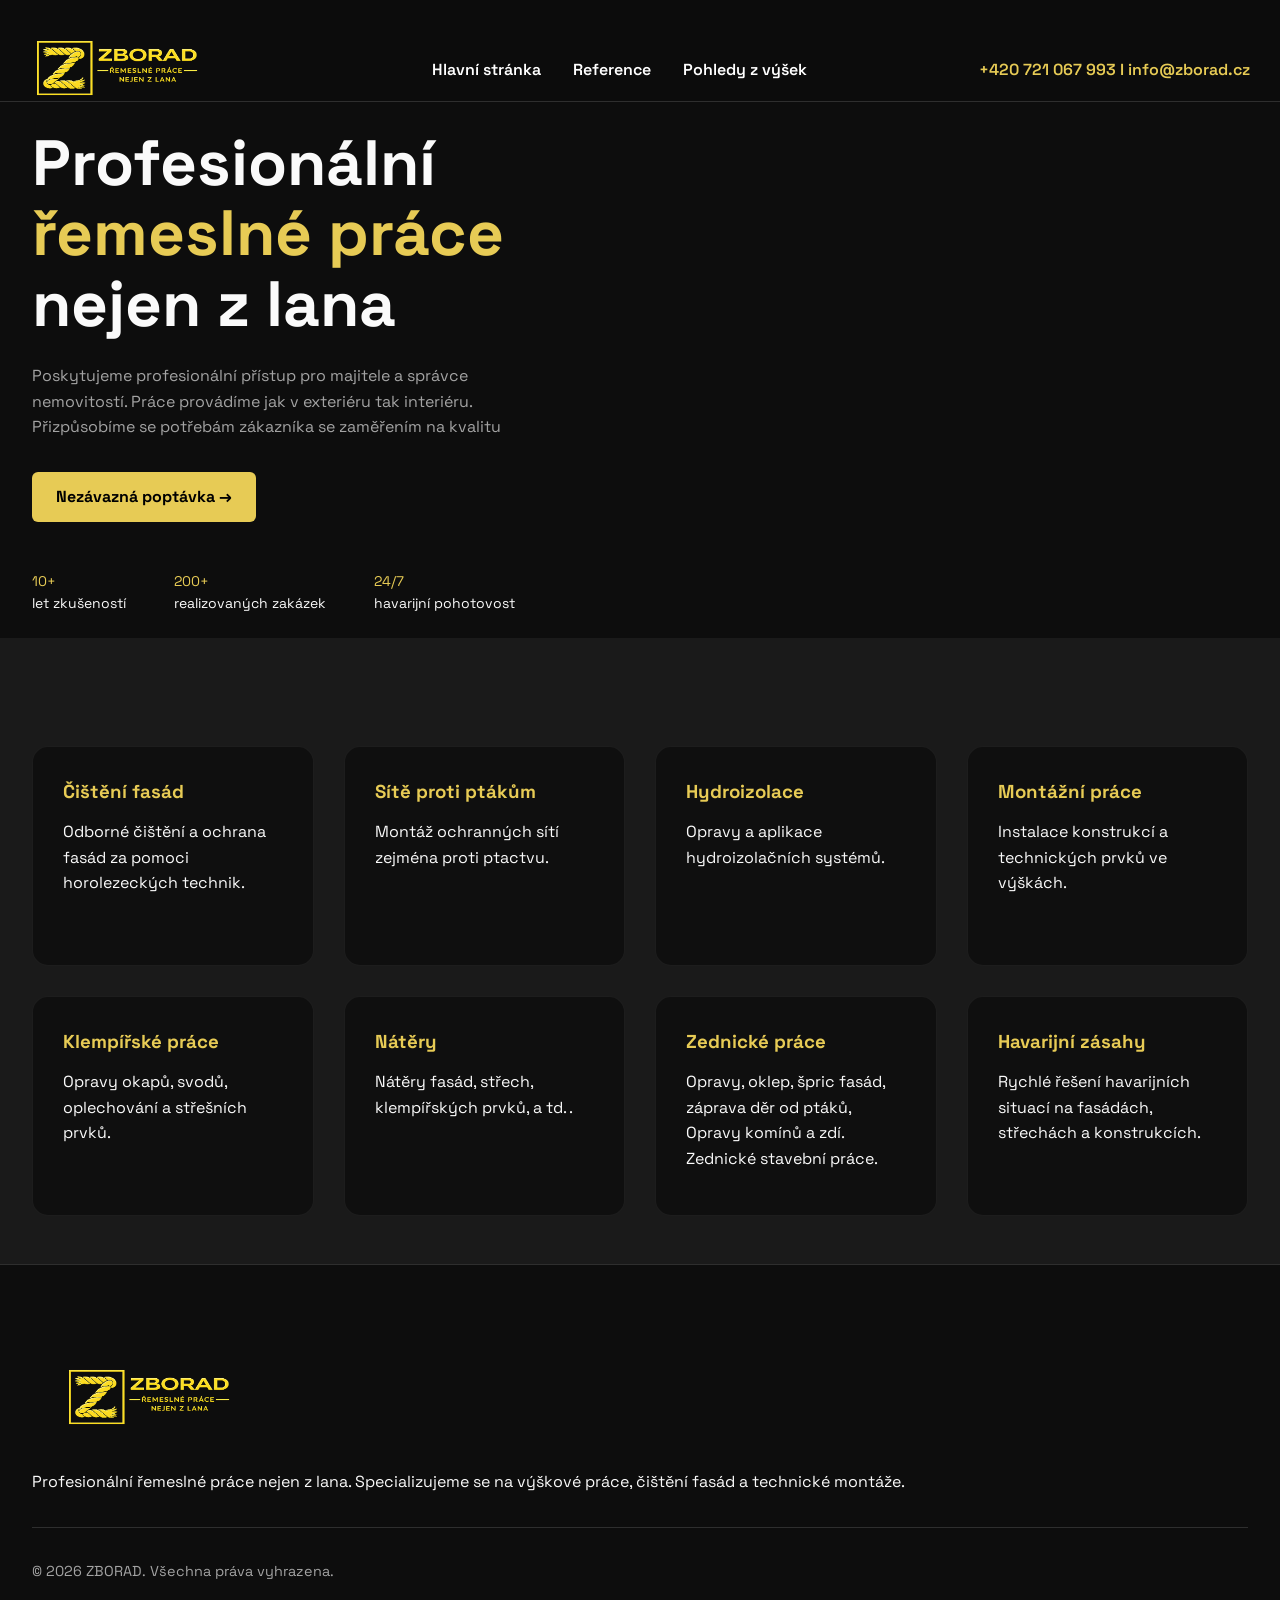
==== index.html @ 8065361e "Update index.html" ====
<!DOCTYPE html>
<html lang="cs">
<head>
  <meta charset="UTF-8">
  <meta name="viewport" content="width=device-width, initial-scale=1.0">
  <title>ZBORAD | Řemeslné práce nejen z lana</title>

  <link rel="preconnect" href="https://fonts.googleapis.com">
  <link rel="preconnect" href="https://fonts.gstatic.com" crossorigin>
  <link href="https://fonts.googleapis.com/css2?family=Space+Grotesk:wght@300;400;500;600;700&display=swap" rel="stylesheet">

  <link rel="stylesheet" href="templatemo-606-string-master.css">
</head>

<body>

<!-- NAVIGACE -->
<nav>
  <div class="nav-container">
    <a href="#" class="logo">
  <img src="ZBORAD_02.png" alt="ZBORAD logo">
</a>

    <ul class="nav-links">
      <li><a href="index.html">Hlavní stránka</a></li>
      <li><a href="reference.html">Reference</a></li>
      <li><a href="#kontakt">Pohledy z výšek</a></li>
    </ul>

    <div class="nav-contact">
      <a href="tel:+420721067993">+420 721 067 993  I</a>
      <a href="mailto:info@zborad.cz">info@zborad.cz</a>
    </div>
  </div>
</nav>

<!-- HERO SEKCE -->
<section class="hero" id="hero">
  <div class="hero-container">

    <div class="hero-content">

      <div class="hero-badge">
        
      </div>

      <h1>
        Profesionální <span class="highlight">řemeslné práce</span><br>
        nejen z lana
      </h1>

      <p class="hero-description">
       Poskytujeme profesionální přístup pro majitele a správce nemovitostí.
        Práce provádíme jak v exteriéru tak interiéru.
        Přizpůsobíme se potřebám zákazníka se zaměřením na kvalitu
      </p>

      <div class="hero-buttons">
        <a href="#" class="btn-primary">Nezávazná poptávka →</a>
      </div>

      <div class="hero-stats">
        <div class="stat">
          <div class="stat-value">10+</div>
          <div class="stat-label">let zkušeností</div>
        </div>

        <div class="stat">
          <div class="stat-value">200+</div>
          <div class="stat-label">realizovaných zakázek</div>
        </div>

        <div class="stat">
          <div class="stat-value">24/7</div>
          <div class="stat-label">havarijní pohotovost</div>
        </div>
      </div>

    </div>

  </div>
</section>

<!-- SLUŽBY -->
<section class="features" id="sluzby">
  <div class="section-container">

    <div class="features-grid">

<a href="reference.html#fasady" class="feature-card">

  <div class="card-text">
    <h3>Čištění fasád</h3>
    <p>Odborné čištění a ochrana fasád za pomoci horolezeckých technik.</p>
  </div>

 <div class="card-image two-images">
    <img src="images/foto_539.jpg" alt="Čištění fasád">
    <img src="images/foto_541.jpg" alt="Čištění fasád">
  </div>

</a>

<a href="reference.html#site" class="feature-card">

<div class="card-text">
<h3>Sítě proti ptákům</h3>
<p>Montáž ochranných sítí zejména proti ptactvu.</p>
</div>

<div class="card-image two-images">
<img src="images/foto_063.jpg" alt="Sítě proti ptákům">
<img src="images/foto_058.jpg" alt="Sítě proti ptákům">
</div>

</a>

<a href="reference.html#hydro" class="feature-card">

<div class="card-text">
<h3>Hydroizolace</h3>
<p>Opravy a aplikace hydroizolačních systémů.</p>
</div>

<div class="card-image two-images">
<img src="images/foto_584.jpg" alt="Hydroizolace">
<img src="images/foto_182.jpg" alt="Hydroizolace">
</div>

</a>

<a href="reference.html#montaz" class="feature-card">

<div class="card-text">
<h3>Montážní práce</h3>
<p>Instalace konstrukcí a technických prvků ve výškách.</p>
</div>

<div class="card-image two-images">
<img src="images/foto_446.jpg" alt="Montážní práce">
<img src="images/foto_034.jpg" alt="Montážní práce">
</div>

</a>

<a href="reference.html#klempir" class="feature-card">

<div class="card-text">
<h3>Klempířské práce</h3>
<p>Opravy okapů, svodů, oplechování a střešních prvků.</p>
</div>

<div class="card-image two-images">
<img src="images/foto_118.jpg" alt="Klempířské práce">
<img src="images/foto_122.jpg" alt="Klempířské práce">
</div>

</a>

<a href="reference.html#natery" class="feature-card natery-card">

<div class="card-text">
<h3>Nátěry </h3>
<p>Nátěry fasád, střech, klempířských prvků, a td. .</p>
</div>

<div class="card-image two-images">
<img src="images/foto_165.jpg" alt="Nátěry">
<img src="images/foto_167.jpg" alt="Nátěry">
</div>

</a>

<a href="reference.html#zednicke" class="feature-card">

<div class="card-text">
<h3>Zednické práce</h3>
<p>Opravy, oklep, špric fasád, záprava děr od ptáků, Opravy komínů a zdí. Zednické stavební práce.</p>
</div>

<div class="card-image two-images">
<img src="images/foto_385.jpg" alt="Zednické práce">
<img src="images/foto_389.jpg" alt="Zednické práce">
</div>

</a>
<a href="reference.html#havarijni" class="feature-card">

<div class="card-text">
<h3>Havarijní zásahy</h3>
<p>Rychlé řešení havarijních situací na fasádách, střechách a konstrukcích.</p>
</div>

<div class="card-image two-images">
<img src="images/foto_090.jpg" alt="Havarijní zásahy">
<img src="images/foto_615.jpg" alt="Havarijní zásahy">
</div>

</a>


</div>
    </div>
  </div>
</section>

<!-- FOOTER -->
<footer>
  <div class="footer-container">

    <div class="footer-brand">
      <div class="logo">
  <img src="ZBORAD_02.png" alt="ZBORAD logo">
</div>
      <p>
        Profesionální řemeslné práce nejen z lana.
        Specializujeme se na výškové práce, čištění fasád a technické montáže.
      </p>
    </div>

    <div class="footer-bottom">
      <span>© 2026 ZBORAD. Všechna práva vyhrazena.</span>
    </div>

  </div>
</footer>

</body>
</html>
---- templatemo-606-string-master.css ----
@charset "utf-8";

/* ===== RESET ===== */

* {
  margin: 0;
  padding: 0;
  box-sizing: border-box;
}

:root {
  --bg-dark: #0d0d0d;
  --bg-card: #1a1a1a;
  --accent: #E7CB55;;
  --accent-light: #DFAE4F;
  --text-primary: #fafafa;
  --text-secondary: #a3a3a3;
  --border: #2e2e2e;
}

body {
  font-family: 'Space Grotesk', sans-serif;
  background: var(--bg-dark);
  color: var(--text-primary);
  line-height: 1.6;
}

/* ===== NAVIGATION ===== */

nav {
  position: fixed;
  width: 100%;
  height: clamp(80px, 8vw, 150px);
  background: rgba(13,13,13,0.95);
  border-bottom: 1px solid var(--border);
  z-index: 1000;
  display: flex;
  align-items: center;

}
.nav-container {
  width: 100%;
  margin: auto;
 padding-bottom: 4px;
  display: grid;
  grid-template-columns: auto 1fr auto;
  align-items: center;
}
.logo {
  display: flex;
  align-items: center;
  text-decoration: none;
  margin-left: 15px;
}

.logo img {
  height: 140px;
  width: auto;
  display: block;
}

.nav-links {
  justify-self: center;
  display: flex;
  gap: 2rem;
  list-style: none;
  margin-left: 40px;
}
.nav-links a:hover {
  color: var(--accent-light);
}
.nav-links a {
  color: #ffffff;
  text-decoration: none;
  font-weight: 600;
  font-size: clamp(16px, 1vw, 32px);
}

.nav-contact {
  justify-self: end;
  margin-right: 30px;
  gap: 40px;
}

.nav-contact a {
  color: var(--accent);
  text-decoration: none;
  font-weight: 600;
  font-size: clamp(16px, 1vw, 32px);
}

/* ===== HERO ===== */

.hero {
  padding: 8rem 2rem 1.5rem;
}

.hero-container {
  max-width: 1400px;
  margin: auto;
  display: grid;
  grid-template-columns: 1fr 1fr;
  gap: 60px;
  align-items: center;
}

.hero h1 {
  font-size: clamp(2.5rem, 5vw, 4rem);
  line-height: 1.1;
  margin-bottom: 1.5rem;
}

.hero .highlight {
  color: var(--accent);
}

.hero-description {
  color: var(--text-secondary);
  margin-bottom: 2rem;
  max-width: 500px;
  font-size: 16px;
}

.hero-buttons {
  display: flex;
  gap: 1rem;
  margin-bottom: 3rem;
}

.btn-primary {
  background: var(--accent);
  color: #000;
  padding: 12px 24px;
  font-weight: 700;
  border-radius: 6px;
  text-decoration: none;
}

.btn-secondary {
  border: 1px solid var(--border);
  padding: 12px 24px;
  border-radius: 6px;
  text-decoration: none;
  color: var(--text-primary);
}

.hero-stats {
  display: flex;
  gap: 3rem;
}
.hero-stats div {
  font-size: 14px;
}

.stat-value {
  font-size: 28px;
  color: var(--accent);
}

/* ===== SLUŽBY ===== */

.features {
  padding: 3rem 2rem;
  background: var(--bg-card);
}

.section-container {
  max-width: 1400px;
  margin: auto;
}

.section-header {
  text-align: center;
  margin-bottom: 4rem;
}

.section-header h2 {
  font-size: 2.5rem;
  margin-bottom: 1rem;
}

.section-header p {
  color: var(--text-secondary);
  white-space: pre-line;
  font-size: 16px;
}

.features-grid {
  display: grid;
  grid-template-columns: repeat(4, 1fr);
  gap: 30px;
  margin-top: 60px;
  align-items: stretch;
}

.feature-card {
  background: var(--bg-dark);
  border: 1px solid var(--border);
  padding: 2rem;
  border-radius: 16px;
  transition: 0.3s;
  text-decoration:none;
color:inherit;
display:block;
  position: relative;
overflow: hidden;
  height:220px;
}

.feature-card:hover {
  border-color: var(--accent);
  transform: translateY(-4px);
}

.feature-card h3 {
  margin-bottom: 0.75rem;
  color: var(--accent);
}
.card-text{
position:relative;
z-index:2;
transition:0.3s;
}

.card-image{
position:absolute;
top:0;
left:0;
width:100%;
height:100%;
opacity:0;
transition:0.4s;
}

.card-image img{
width:100%;
height:100%;
object-fit:cover;
}

/* dvě fotky vedle sebe */

.two-images{
display:grid;
grid-template-columns:1fr 1fr;
}

.feature-card:hover .card-text{
opacity:0;
}

.feature-card:hover .card-image{
opacity:1;
}

/* ===== FOOTER ===== */

footer {
  padding: 4rem 2rem 2rem;
  border-top: 1px solid var(--border);
}

.footer-container {
  max-width: 1400px;
  margin: auto;
}

.footer-bottom {
  border-top: 1px solid var(--border);
  margin-top: 2rem;
  padding-top: 2rem;
  font-size: 0.9rem;
  color: var(--text-secondary);
}

/* ===== RESPONSIVE ===== */

@media (max-width: 992px) {
  .hero-container {
    grid-template-columns: 1fr;
    text-align: center;
  }   
}
  
/* ===== SLUŽBY 3 SLOUPCE ===== */

.feature-card {
  background: #0f0f0f;
  border: 1px solid rgba(255,255,255,0.06);
  border-radius: 16px;
  padding: 30px;
  transition: 0.3s ease;
}

.feature-card:hover {
  border-color: #d4a24c;
  transform: translateY(-5px);
}

.natery-images{
grid-template-columns:2fr 1fr;
}

.natery-card .two-images{
grid-template-columns:2fr 1fr;
}

/* Tablet */
@media (max-width: 992px) {
  .features-grid {
    grid-template-columns: repeat(2, 1fr);
  }
}

/* Mobil */
@media (max-width: 600px) {
  .features-grid {
    grid-template-columns: 1fr;
  }
}
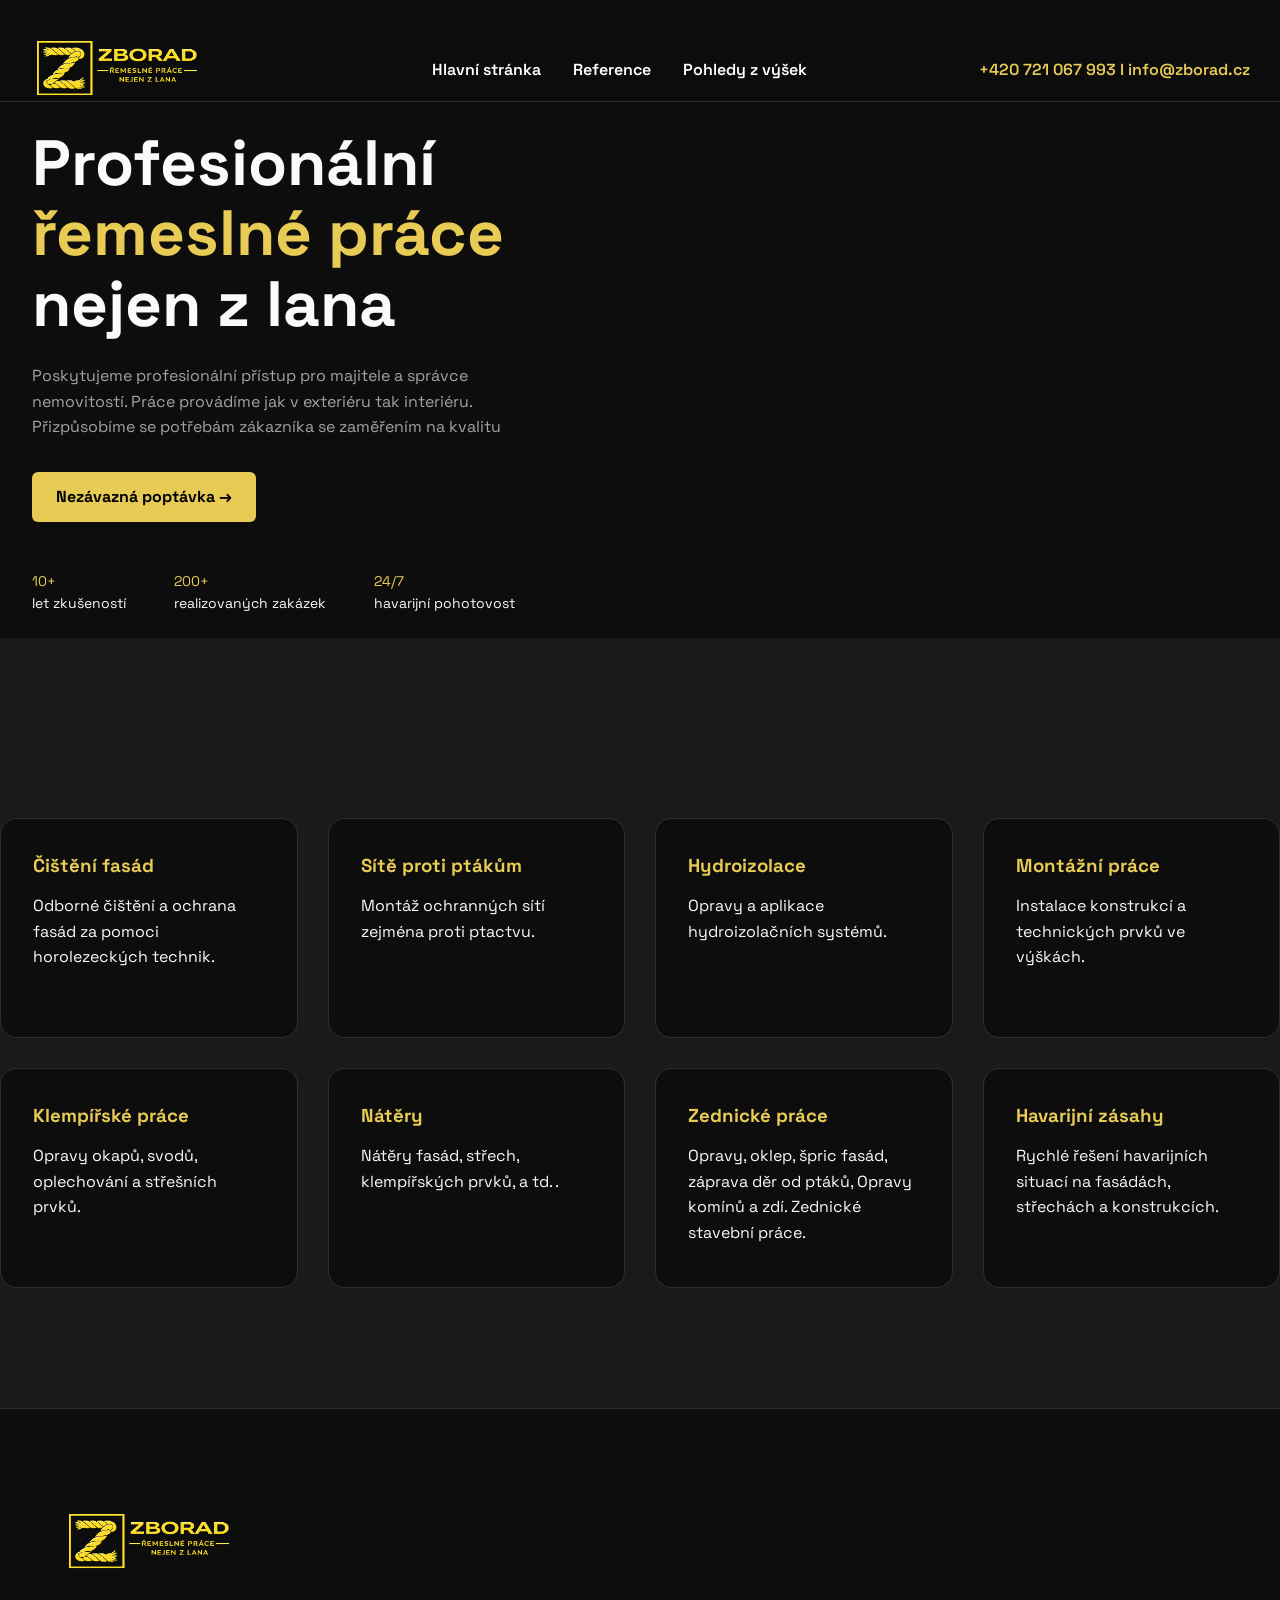
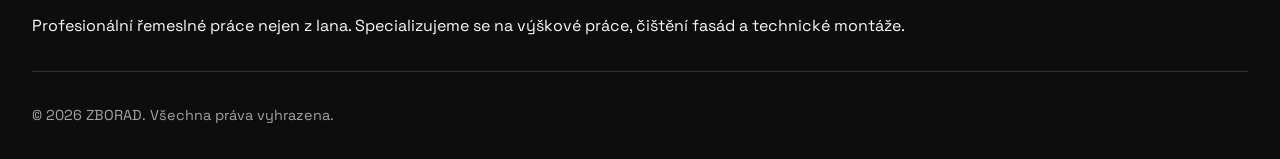
==== commit b6db44b3: "update web structure" ====
--- a/index.html
+++ b/index.html
@@ -1,255 +1,255 @@
-<!DOCTYPE html>
-<html lang="cs">
-<head>
-  <meta charset="UTF-8">
-  <meta name="viewport" content="width=device-width, initial-scale=1.0">
-  <title>ZBORAD | Řemeslné práce nejen z lana</title>
-
-  <link rel="preconnect" href="https://fonts.googleapis.com">
-  <link rel="preconnect" href="https://fonts.gstatic.com" crossorigin>
-  <link href="https://fonts.googleapis.com/css2?family=Space+Grotesk:wght@300;400;500;600;700&display=swap" rel="stylesheet">
-
-  <link rel="stylesheet" href="templatemo-606-string-master.css">
-</head>
-
-<body>
-
-<!-- NAVIGACE -->
-<nav>
-  <div class="nav-container">
-    <a href="#" class="logo">
-  <img src="ZBORAD_02.png" alt="ZBORAD logo">
-</a>
-
-    <ul class="nav-links">
-      <li><a href="index.html">Hlavní stránka</a></li>
-      <li><a href="reference.html">Reference</a></li>
-      <li><a href="#kontakt">Pohledy z výšek</a></li>
-    </ul>
-
-    <div class="nav-contact">
-      <a href="tel:+420721067993">+420 721 067 993  I</a>
-      <a href="mailto:info@zborad.cz">info@zborad.cz</a>
-    </div>
-  </div>
-</nav>
-
-<!-- HERO SEKCE -->
-<section class="hero" id="hero">
-  <div class="hero-container">
-
-    <div class="hero-content">
-
-      <div class="hero-badge">
-        
-      </div>
-
-      <h1>
-        Profesionální <span class="highlight">řemeslné práce</span><br>
-        nejen z lana
-      </h1>
-
-      <p class="hero-description">
-       Poskytujeme profesionální přístup pro majitele a správce nemovitostí.
-        Práce provádíme jak v exteriéru tak interiéru.
-        Přizpůsobíme se potřebám zákazníka se zaměřením na kvalitu
-      </p>
-
-      <div class="hero-buttons">
-        <a href="#" class="btn-primary">Nezávazná poptávka →</a>
-      </div>
-
-      <div class="hero-stats">
-        <div class="stat">
-          <div class="stat-value">10+</div>
-          <div class="stat-label">let zkušeností</div>
-        </div>
-
-        <div class="stat">
-          <div class="stat-value">200+</div>
-          <div class="stat-label">realizovaných zakázek</div>
-        </div>
-
-        <div class="stat">
-          <div class="stat-value">24/7</div>
-          <div class="stat-label">havarijní pohotovost</div>
-        </div>
-      </div>
-
-    </div>
-
-  </div>
-</section>
-
-<!-- SLUŽBY -->
-<section class="features" id="sluzby">
-  <div class="section-container">
-
-    <div class="features-grid">
-
-<a href="reference.html#fasady" class="feature-card">
-
-  <div class="card-text">
-    <h3>Čištění fasád</h3>
-    <p>Odborné čištění a ochrana fasád za pomoci horolezeckých technik.</p>
-  </div>
-
- <div class="card-image two-images">
-    <img src="images/foto_539.jpg" alt="Čištění fasád">
-    <img src="images/foto_541.jpg" alt="Čištění fasád">
-  </div>
-
-</a>
-
-<a href="reference.html#site" class="feature-card">
-
-<div class="card-text">
-<h3>Sítě proti ptákům</h3>
-<p>Montáž ochranných sítí zejména proti ptactvu.</p>
-</div>
-
-<div class="card-image two-images">
-<img src="images/foto_063.jpg" alt="Sítě proti ptákům">
-<img src="images/foto_058.jpg" alt="Sítě proti ptákům">
-</div>
-
-</a>
-
-<a href="reference.html#hydro" class="feature-card">
-
-<div class="card-text">
-<h3>Hydroizolace</h3>
-<p>Opravy a aplikace hydroizolačních systémů.</p>
-</div>
-
-<div class="card-image two-images">
-<img src="images/foto_584.jpg" alt="Hydroizolace">
-<img src="images/foto_182.jpg" alt="Hydroizolace">
-</div>
-
-</a>
-
-<a href="reference.html#montaz" class="feature-card">
-
-<div class="card-text">
-<h3>Montážní práce</h3>
-<p>Instalace konstrukcí a technických prvků ve výškách.</p>
-</div>
-
-<div class="card-image two-images">
-<img src="images/foto_446.jpg" alt="Montážní práce">
-<img src="images/foto_034.jpg" alt="Montážní práce">
-</div>
-
-</a>
-
-<a href="reference.html#klempir" class="feature-card">
-
-<div class="card-text">
-<h3>Klempířské práce</h3>
-<p>Opravy okapů, svodů, oplechování a střešních prvků.</p>
-</div>
-
-<div class="card-image two-images">
-<img src="images/foto_118.jpg" alt="Klempířské práce">
-<img src="images/foto_122.jpg" alt="Klempířské práce">
-</div>
-
-</a>
-
-<a href="reference.html#natery" class="feature-card natery-card">
-
-<div class="card-text">
-<h3>Nátěry </h3>
-<p>Nátěry fasád, střech, klempířských prvků, a td. .</p>
-</div>
-
-<div class="card-image two-images">
-<img src="images/foto_165.jpg" alt="Nátěry">
-<img src="images/foto_167.jpg" alt="Nátěry">
-</div>
-
-</a>
-
-<a href="reference.html#zednicke" class="feature-card">
-
-<div class="card-text">
-<h3>Zednické práce</h3>
-<p>Opravy, oklep, špric fasád, záprava děr od ptáků, Opravy komínů a zdí. Zednické stavební práce.</p>
-</div>
-
-<div class="card-image two-images">
-<img src="images/foto_385.jpg" alt="Zednické práce">
-<img src="images/foto_389.jpg" alt="Zednické práce">
-</div>
-
-</a>
-<a href="reference.html#havarijni" class="feature-card">
-
-<div class="card-text">
-<h3>Havarijní zásahy</h3>
-<p>Rychlé řešení havarijních situací na fasádách, střechách a konstrukcích.</p>
-</div>
-
-<div class="card-image two-images">
-<img src="images/foto_090.jpg" alt="Havarijní zásahy">
-<img src="images/foto_615.jpg" alt="Havarijní zásahy">
-</div>
-
-</a>
-
-
-</div>
-    </div>
-  </div>
-</section>
-
-<!-- FOOTER -->
-<footer>
-  <div class="footer-container">
-
-    <div class="footer-brand">
-      <div class="logo">
-  <img src="ZBORAD_02.png" alt="ZBORAD logo">
-</div>
-      <p>
-        Profesionální řemeslné práce nejen z lana.
-        Specializujeme se na výškové práce, čištění fasád a technické montáže.
-      </p>
-    </div>
-
-    <div class="footer-bottom">
-      <span>© 2026 ZBORAD. Všechna práva vyhrazena.</span>
-    </div>
-
-  </div>
-</footer>
-
-</body>
-</html>
-
-
-
-
-
-
-
-
-
-
-
-
-
-
-
-
-
-
-
-
-
-
-
-
-
-
+<!DOCTYPE html>
+<html lang="cs">
+<head>
+  <meta charset="UTF-8">
+  <meta name="viewport" content="width=device-width, initial-scale=1.0">
+  <title>ZBORAD | Řemeslné práce nejen z lana</title>
+
+  <link rel="preconnect" href="https://fonts.googleapis.com">
+  <link rel="preconnect" href="https://fonts.gstatic.com" crossorigin>
+  <link href="https://fonts.googleapis.com/css2?family=Space+Grotesk:wght@300;400;500;600;700&display=swap" rel="stylesheet">
+
+  <link rel="stylesheet" href="templatemo-606-string-master.css">
+</head>
+
+<body>
+
+<!-- NAVIGACE -->
+<nav>
+  <div class="nav-container">
+    <a href="#" class="logo">
+  <img src="ZBORAD_02.png" alt="ZBORAD logo">
+</a>
+
+    <ul class="nav-links">
+      <li><a href="index.html">Hlavní stránka</a></li>
+      <li><a href="reference.html">Reference</a></li>
+      <li><a href="#kontakt">Pohledy z výšek</a></li>
+    </ul>
+
+    <div class="nav-contact">
+      <a href="tel:+420721067993">+420 721 067 993  I</a>
+      <a href="mailto:info@zborad.cz">info@zborad.cz</a>
+    </div>
+  </div>
+</nav>
+
+<!-- HERO SEKCE -->
+<section class="hero" id="hero">
+  <div class="hero-container">
+
+    <div class="hero-content">
+
+      <div class="hero-badge">
+        
+      </div>
+
+      <h1>
+        Profesionální <span class="highlight">řemeslné práce</span><br>
+        nejen z lana
+      </h1>
+
+      <p class="hero-description">
+       Poskytujeme profesionální přístup pro majitele a správce nemovitostí.
+        Práce provádíme jak v exteriéru tak interiéru.
+        Přizpůsobíme se potřebám zákazníka se zaměřením na kvalitu
+      </p>
+
+      <div class="hero-buttons">
+        <a href="#" class="btn-primary">Nezávazná poptávka →</a>
+      </div>
+
+      <div class="hero-stats">
+        <div class="stat">
+          <div class="stat-value">10+</div>
+          <div class="stat-label">let zkušeností</div>
+        </div>
+
+        <div class="stat">
+          <div class="stat-value">200+</div>
+          <div class="stat-label">realizovaných zakázek</div>
+        </div>
+
+        <div class="stat">
+          <div class="stat-value">24/7</div>
+          <div class="stat-label">havarijní pohotovost</div>
+        </div>
+      </div>
+
+    </div>
+
+  </div>
+</section>
+
+<!-- SLUŽBY -->
+<section class="features" id="sluzby">
+  <div class="section-container">
+
+    <div class="features-grid">
+
+<a href="reference.html#fasady" class="feature-card">
+
+  <div class="card-text">
+    <h3>Čištění fasád</h3>
+    <p>Odborné čištění a ochrana fasád za pomoci horolezeckých technik.</p>
+  </div>
+
+ <div class="card-image two-images">
+    <img src="images/foto_539.jpg" alt="Čištění fasád">
+    <img src="images/foto_541.jpg" alt="Čištění fasád">
+  </div>
+
+</a>
+
+<a href="reference.html#site" class="feature-card">
+
+<div class="card-text">
+<h3>Sítě proti ptákům</h3>
+<p>Montáž ochranných sítí zejména proti ptactvu.</p>
+</div>
+
+<div class="card-image two-images">
+<img src="images/foto_063.jpg" alt="Sítě proti ptákům">
+<img src="images/foto_058.jpg" alt="Sítě proti ptákům">
+</div>
+
+</a>
+
+<a href="reference.html#hydro" class="feature-card">
+
+<div class="card-text">
+<h3>Hydroizolace</h3>
+<p>Opravy a aplikace hydroizolačních systémů.</p>
+</div>
+
+<div class="card-image two-images">
+<img src="images/foto_584.jpg" alt="Hydroizolace">
+<img src="images/foto_182.jpg" alt="Hydroizolace">
+</div>
+
+</a>
+
+<a href="reference.html#montaz" class="feature-card">
+
+<div class="card-text">
+<h3>Montážní práce</h3>
+<p>Instalace konstrukcí a technických prvků ve výškách.</p>
+</div>
+
+<div class="card-image two-images">
+<img src="images/foto_446.jpg" alt="Montážní práce">
+<img src="images/foto_034.jpg" alt="Montážní práce">
+</div>
+
+</a>
+
+<a href="reference.html#klempir" class="feature-card">
+
+<div class="card-text">
+<h3>Klempířské práce</h3>
+<p>Opravy okapů, svodů, oplechování a střešních prvků.</p>
+</div>
+
+<div class="card-image two-images">
+<img src="images/foto_118.jpg" alt="Klempířské práce">
+<img src="images/foto_122.jpg" alt="Klempířské práce">
+</div>
+
+</a>
+
+<a href="reference.html#natery" class="feature-card natery-card">
+
+<div class="card-text">
+<h3>Nátěry </h3>
+<p>Nátěry fasád, střech, klempířských prvků, a td. .</p>
+</div>
+
+<div class="card-image two-images">
+<img src="images/foto_165.jpg" alt="Nátěry">
+<img src="images/foto_167.jpg" alt="Nátěry">
+</div>
+
+</a>
+
+<a href="reference.html#zednicke" class="feature-card">
+
+<div class="card-text">
+<h3>Zednické práce</h3>
+<p>Opravy, oklep, špric fasád, záprava děr od ptáků, Opravy komínů a zdí. Zednické stavební práce.</p>
+</div>
+
+<div class="card-image two-images">
+<img src="images/foto_385.jpg" alt="Zednické práce">
+<img src="images/foto_389.jpg" alt="Zednické práce">
+</div>
+
+</a>
+<a href="reference.html#havarijni" class="feature-card">
+
+<div class="card-text">
+<h3>Havarijní zásahy</h3>
+<p>Rychlé řešení havarijních situací na fasádách, střechách a konstrukcích.</p>
+</div>
+
+<div class="card-image two-images">
+<img src="images/foto_090.jpg" alt="Havarijní zásahy">
+<img src="images/foto_615.jpg" alt="Havarijní zásahy">
+</div>
+
+</a>
+
+
+</div>
+    </div>
+  </div>
+</section>
+
+<!-- FOOTER -->
+<footer>
+  <div class="footer-container">
+
+    <div class="footer-brand">
+      <div class="logo">
+  <img src="ZBORAD_02.png" alt="ZBORAD logo">
+</div>
+      <p>
+        Profesionální řemeslné práce nejen z lana.
+        Specializujeme se na výškové práce, čištění fasád a technické montáže.
+      </p>
+    </div>
+
+    <div class="footer-bottom">
+      <span>© 2026 ZBORAD. Všechna práva vyhrazena.</span>
+    </div>
+
+  </div>
+</footer>
+
+</body>
+</html>
+
+
+
+
+
+
+
+
+
+
+
+
+
+
+
+
+
+
+
+
+
+
+
+
+
+
--- a/templatemo-606-string-master.css
+++ b/templatemo-606-string-master.css
@@ -1,394 +1,465 @@
-@charset "utf-8";
-
-/* ===== RESET ===== */
-
-* {
-  margin: 0;
-  padding: 0;
-  box-sizing: border-box;
-}
-
-:root {
-  --bg-dark: #0d0d0d;
-  --bg-card: #1a1a1a;
-  --accent: #E7CB55;;
-  --accent-light: #DFAE4F;
-  --text-primary: #fafafa;
-  --text-secondary: #a3a3a3;
-  --border: #2e2e2e;
-}
-
-body {
-  font-family: 'Space Grotesk', sans-serif;
-  background: var(--bg-dark);
-  color: var(--text-primary);
-  line-height: 1.6;
-}
-
-/* ===== NAVIGATION ===== */
-
-nav {
-  position: fixed;
-  width: 100%;
-  height: clamp(80px, 8vw, 150px);
-  background: rgba(13,13,13,0.95);
-  border-bottom: 1px solid var(--border);
-  z-index: 1000;
-  display: flex;
-  align-items: center;
-
-}
-.nav-container {
-  width: 100%;
-  margin: auto;
- padding-bottom: 4px;
-  display: grid;
-  grid-template-columns: auto 1fr auto;
-  align-items: center;
-}
-.logo {
-  display: flex;
-  align-items: center;
-  text-decoration: none;
-  margin-left: 15px;
-}
-
-.logo img {
-  height: 140px;
-  width: auto;
-  display: block;
-}
-
-.nav-links {
-  justify-self: center;
-  display: flex;
-  gap: 2rem;
-  list-style: none;
-  margin-left: 40px;
-}
-.nav-links a:hover {
-  color: var(--accent-light);
-}
-.nav-links a {
-  color: #ffffff;
-  text-decoration: none;
-  font-weight: 600;
-  font-size: clamp(16px, 1vw, 32px);
-}
-
-.nav-contact {
-  justify-self: end;
-  margin-right: 30px;
-  gap: 40px;
-}
-
-.nav-contact a {
-  color: var(--accent);
-  text-decoration: none;
-  font-weight: 600;
-  font-size: clamp(16px, 1vw, 32px);
-}
-
-/* ===== HERO ===== */
-
-.hero {
-  padding: 8rem 2rem 1.5rem;
-}
-
-.hero-container {
-  max-width: 1400px;
-  margin: auto;
-  display: grid;
-  grid-template-columns: 1fr 1fr;
-  gap: 60px;
-  align-items: center;
-}
-
-.hero h1 {
-  font-size: clamp(2.5rem, 5vw, 4rem);
-  line-height: 1.1;
-  margin-bottom: 1.5rem;
-}
-
-.hero .highlight {
-  color: var(--accent);
-}
-
-.hero-description {
-  color: var(--text-secondary);
-  margin-bottom: 2rem;
-  max-width: 500px;
-  font-size: 16px;
-}
-
-.hero-buttons {
-  display: flex;
-  gap: 1rem;
-  margin-bottom: 3rem;
-}
-
-.btn-primary {
-  background: var(--accent);
-  color: #000;
-  padding: 12px 24px;
-  font-weight: 700;
-  border-radius: 6px;
-  text-decoration: none;
-}
-
-.btn-secondary {
-  border: 1px solid var(--border);
-  padding: 12px 24px;
-  border-radius: 6px;
-  text-decoration: none;
-  color: var(--text-primary);
-}
-
-.hero-stats {
-  display: flex;
-  gap: 3rem;
-}
-.hero-stats div {
-  font-size: 14px;
-}
-
-.stat-value {
-  font-size: 28px;
-  color: var(--accent);
-}
-
-/* ===== SLUŽBY ===== */
-
-.features {
-  padding: 3rem 2rem;
-  background: var(--bg-card);
-}
-
-.section-container {
-  max-width: 1400px;
-  margin: auto;
-}
-
-.section-header {
-  text-align: center;
-  margin-bottom: 4rem;
-}
-
-.section-header h2 {
-  font-size: 2.5rem;
-  margin-bottom: 1rem;
-}
-
-.section-header p {
-  color: var(--text-secondary);
-  white-space: pre-line;
-  font-size: 16px;
-}
-
-.features-grid {
-  display: grid;
-  grid-template-columns: repeat(4, 1fr);
-  gap: 30px;
-  margin-top: 60px;
-  align-items: stretch;
-}
-
-.feature-card {
-  background: var(--bg-dark);
-  border: 1px solid var(--border);
-  padding: 2rem;
-  border-radius: 16px;
-  transition: 0.3s;
-  text-decoration:none;
-color:inherit;
-display:block;
-  position: relative;
-overflow: hidden;
-  height:220px;
-}
-
-.feature-card:hover {
-  border-color: var(--accent);
-  transform: translateY(-4px);
-}
-
-.feature-card h3 {
-  margin-bottom: 0.75rem;
-  color: var(--accent);
-}
-.card-text{
-position:relative;
-z-index:2;
-transition:0.3s;
-}
-
-.card-image{
-position:absolute;
-top:0;
-left:0;
-width:100%;
-height:100%;
-opacity:0;
-transition:0.4s;
-}
-
-.card-image img{
-width:100%;
-height:100%;
-object-fit:cover;
-}
-
-/* dvě fotky vedle sebe */
-
-.two-images{
-display:grid;
-grid-template-columns:1fr 1fr;
-}
-
-.feature-card:hover .card-text{
-opacity:0;
-}
-
-.feature-card:hover .card-image{
-opacity:1;
-}
-
-/* ===== FOOTER ===== */
-
-footer {
-  padding: 4rem 2rem 2rem;
-  border-top: 1px solid var(--border);
-}
-
-.footer-container {
-  max-width: 1400px;
-  margin: auto;
-}
-
-.footer-bottom {
-  border-top: 1px solid var(--border);
-  margin-top: 2rem;
-  padding-top: 2rem;
-  font-size: 0.9rem;
-  color: var(--text-secondary);
-}
-
-/* ===== RESPONSIVE ===== */
-
-@media (max-width: 992px) {
-  .hero-container {
-    grid-template-columns: 1fr;
-    text-align: center;
-  }   
-}
-  
-/* ===== SLUŽBY 3 SLOUPCE ===== */
-
-.feature-card {
-  background: #0f0f0f;
-  border: 1px solid rgba(255,255,255,0.06);
-  border-radius: 16px;
-  padding: 30px;
-  transition: 0.3s ease;
-}
-
-.feature-card:hover {
-  border-color: #d4a24c;
-  transform: translateY(-5px);
-}
-
-.natery-images{
-grid-template-columns:2fr 1fr;
-}
-
-.natery-card .two-images{
-grid-template-columns:2fr 1fr;
-}
-
-/* Tablet */
-@media (max-width: 992px) {
-  .features-grid {
-    grid-template-columns: repeat(2, 1fr);
-  }
-}
-
-/* Mobil */
-@media (max-width: 600px) {
-  .features-grid {
-    grid-template-columns: 1fr;
-  }
-}
-
-
-
-
-
-
-
-
-
-
-
-
-
-
-
-
-
-
-
-
-
-
-
-
-
-
-
-
-
-
-
-
-
-
-
-
-
-
-
-
-
-
-
-
-
-
-
-
-
-
-
-
-
-
-
-
-
-
-
-
-
-
-
-
-
-
-
-
-
-
-
-
-
-
+@charset "utf-8";
+
+/* ===== RESET ===== */
+
+* {
+  margin: 0;
+  padding: 0;
+  box-sizing: border-box;
+}
+
+:root {
+  --bg-dark: #0d0d0d;
+  --bg-card: #1a1a1a;
+  --accent: #E7CB55;;
+  --accent-light: #DFAE4F;
+  --text-primary: #fafafa;
+  --text-secondary: #a3a3a3;
+  --border: #2e2e2e;
+}
+
+body {
+  font-family: 'Space Grotesk', sans-serif;
+  background: var(--bg-dark);
+  color: var(--text-primary);
+  line-height: 1.6;
+}
+
+/* ===== NAVIGATION ===== */
+
+nav {
+  position: fixed;
+  width: 100%;
+  height: clamp(80px, 8vw, 150px);
+  background: rgba(13,13,13,0.95);
+  border-bottom: 1px solid var(--border);
+  z-index: 1000;
+  display: flex;
+  align-items: center;
+
+}
+.nav-container {
+  width: 100%;
+  margin: auto;
+ padding-bottom: 4px;
+  display: grid;
+  grid-template-columns: auto 1fr auto;
+  align-items: center;
+}
+.logo {
+  display: flex;
+  align-items: center;
+  text-decoration: none;
+  margin-left: 15px;
+}
+
+.logo img {
+  height: 140px;
+  width: auto;
+  display: block;
+}
+
+.nav-links {
+  justify-self: center;
+  display: flex;
+  gap: 2rem;
+  list-style: none;
+  margin-left: 40px;
+}
+.nav-links a:hover {
+  color: var(--accent-light);
+}
+.nav-links a {
+  color: #ffffff;
+  text-decoration: none;
+  font-weight: 600;
+  font-size: clamp(16px, 1vw, 32px);
+}
+
+.nav-contact {
+  justify-self: end;
+  margin-right: 30px;
+  gap: 40px;
+}
+
+.nav-contact a {
+  color: var(--accent);
+  text-decoration: none;
+  font-weight: 600;
+  font-size: clamp(16px, 1vw, 32px);
+}
+
+/* ===== HERO ===== */
+
+.hero {
+  padding: 8rem 2rem 1.5rem;
+}
+
+.hero-container {
+  max-width: 1400px;
+  margin: auto;
+  display: grid;
+  grid-template-columns: 1fr 1fr;
+  gap: 60px;
+  align-items: center;
+}
+
+.hero h1 {
+  font-size: clamp(2.5rem, 5vw, 4rem);
+  line-height: 1.1;
+  margin-bottom: 1.5rem;
+}
+
+.hero .highlight {
+  color: var(--accent);
+}
+
+.hero-description {
+  color: var(--text-secondary);
+  margin-bottom: 2rem;
+  max-width: 500px;
+  font-size: 16px;
+}
+
+.hero-buttons {
+  display: flex;
+  gap: 1rem;
+  margin-bottom: 3rem;
+}
+
+.btn-primary {
+  background: var(--accent);
+  color: #000;
+  padding: 12px 24px;
+  font-weight: 700;
+  border-radius: 6px;
+  text-decoration: none;
+}
+
+.btn-secondary {
+  border: 1px solid var(--border);
+  padding: 12px 24px;
+  border-radius: 6px;
+  text-decoration: none;
+  color: var(--text-primary);
+}
+
+.hero-stats {
+  display: flex;
+  gap: 3rem;
+}
+.hero-stats div {
+  font-size: 14px;
+}
+
+.stat-value {
+  font-size: 28px;
+  color: var(--accent);
+}
+
+/* ===== SLUŽBY ===== */
+
+.features {
+  padding: 120px 0;
+    background: var(--bg-card);
+}
+
+.section-container {
+  max-width: 1400px;
+  margin: auto;
+}
+
+.section-header {
+  text-align: center;
+  margin-bottom: 4rem;
+}
+
+.section-header h2 {
+  font-size: 2.5rem;
+  margin-bottom: 1rem;
+}
+
+.section-header p {
+  color: var(--text-secondary);
+  white-space: pre-line;
+  font-size: 16px;
+}
+
+.features-grid {
+  display: grid;
+  grid-template-columns: repeat(4, 1fr);
+  gap: 30px;
+  margin-top: 60px;
+  align-items: stretch;
+  grid-auto-rows: 1fr;
+}
+
+.feature-card {
+  background: var(--bg-dark);
+  border: 1px solid var(--border);
+  padding: 2rem;
+  border-radius: 16px;
+  transition: 0.3s;
+  text-decoration:none;
+color:inherit;
+display:block;
+  position: relative;
+overflow: hidden;
+  height:220px;
+}
+
+.feature-card:hover {
+  border-color: var(--accent);
+  transform: translateY(-4px);
+}
+
+.feature-card h3 {
+  margin-bottom: 0.75rem;
+  color: var(--accent);
+}
+.card-text{
+position:relative;
+z-index:2;
+transition:0.3s;
+}
+
+.card-image{
+position:absolute;
+top:0;
+left:0;
+width:100%;
+height:100%;
+opacity:0;
+transition:0.4s;
+}
+
+.card-image img{
+width:100%;
+height:100%;
+object-fit:cover;
+display:block;
+}
+
+/* dvě fotky vedle sebe */
+
+.two-images{
+display:grid;
+grid-template-columns:1fr 1fr;
+height:100%;
+}
+.feature-card:hover .card-text{
+opacity:0;
+}
+
+.feature-card:hover .card-image{
+opacity:1;
+}
+
+/* ===== FOOTER ===== */
+
+footer {
+  padding: 4rem 2rem 2rem;
+  border-top: 1px solid var(--border);
+}
+
+.footer-container {
+  max-width: 1400px;
+  margin: auto;
+}
+
+.footer-bottom {
+  border-top: 1px solid var(--border);
+  margin-top: 2rem;
+  padding-top: 2rem;
+  font-size: 0.9rem;
+  color: var(--text-secondary);
+}
+
+/* ===== RESPONSIVE ===== */
+
+@media (max-width: 992px) {
+  .hero-container {
+    grid-template-columns: 1fr;
+    text-align: center;
+  }   
+}
+  
+/* ===== SLUŽBY 3 SLOUPCE ===== */
+
+.feature-card:hover {
+  border-color: #d4a24c;
+  transform: translateY(-5px);
+}
+
+a[href="reference.html#natery"] .card-image img{
+width:100%;
+height:100%;
+object-fit:cover;
+}
+
+.reference-detail{
+padding:140px 2rem 4rem;
+background:#0d0d0d;
+}
+
+.gallery{
+display:flex;
+gap:20px;
+flex-wrap:wrap;
+margin-top:40px;
+}
+
+.gallery img{
+width:220px;
+border-radius:8px;
+cursor:pointer;
+transition:0.3s;
+}
+
+.gallery img:hover{
+transform:scale(1.6);
+z-index:10;
+position:relative;
+}
+
+.reference-list{
+margin-top:120px;
+}
+
+.reference-link{
+color:#E7CB55;
+text-decoration:none;
+font-weight:600;
+font-size:18px;
+}
+
+.reference-link:hover{
+color:#DFAE4F;
+}
+
+.reference-gallery {
+    display: grid;
+    grid-template-columns: repeat(3, 1fr);
+    gap: 30px;
+    margin-top: 40px;
+}
+
+.reference-gallery img {
+    width: 100%;
+    height: 320px;
+    object-fit: cover;
+    border-radius: 14px;
+    transition: transform 0.3s ease;
+}
+
+.reference-gallery img:hover {
+    transform: scale(1.05);
+}
+
+.reference-page {
+    padding-top: 140px;
+}
+/* Tablet */
+@media (max-width: 992px) {
+  .features-grid {
+    grid-template-columns: repeat(2, 1fr);
+  }
+}
+
+/* Mobil */
+@media (max-width: 600px) {
+  .features-grid {
+    grid-template-columns: 1fr;
+  }
+}
+
+
+
+
+
+
+
+
+
+
+
+
+
+
+
+
+
+
+
+
+
+
+
+
+
+
+
+
+
+
+
+
+
+
+
+
+
+
+
+
+
+
+
+
+
+
+
+
+
+
+
+
+
+
+
+
+
+
+
+
+
+
+
+
+
+
+
+
+
+
+
+
+
+
+
+
+
+
+
+
+
+
+
+
+
+
+
+
+
+
+
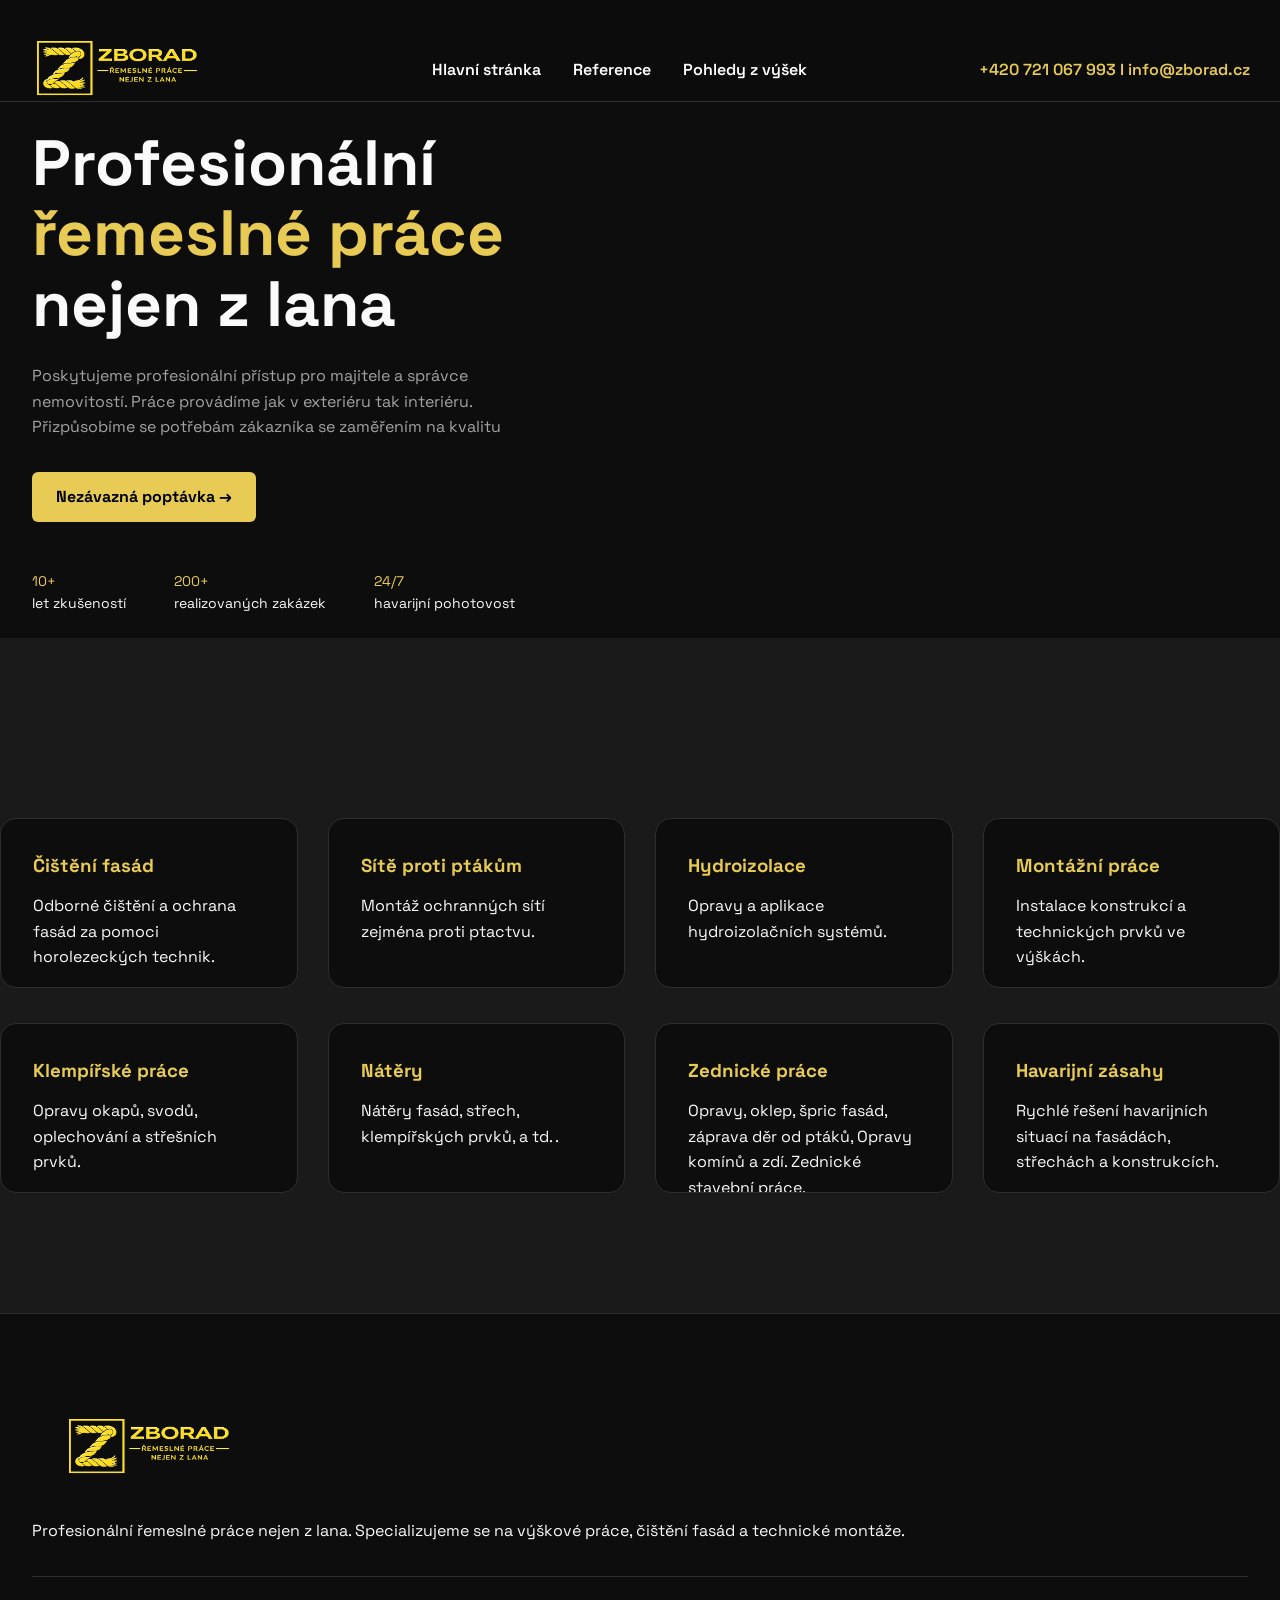
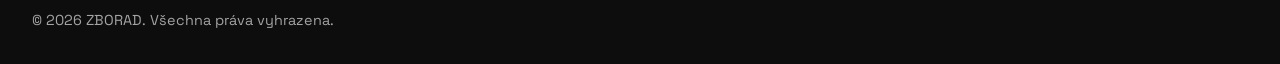
==== commit 5e7406e6: "Update feature cards layout: adjust height, gap, and vertical centering" ====
--- a/index.html
+++ b/index.html
@@ -229,27 +229,3 @@
 </html>
 
 
-
-
-
-
-
-
-
-
-
-
-
-
-
-
-
-
-
-
-
-
-
-
-
-
--- a/templatemo-606-string-master.css
+++ b/templatemo-606-string-master.css
@@ -162,6 +162,9 @@
 .features {
   padding: 120px 0;
     background: var(--bg-card);
+  display: flex;
+  flex-direction: column;
+  justify-content: center;
 }
 
 .section-container {
@@ -188,9 +191,9 @@
 .features-grid {
   display: grid;
   grid-template-columns: repeat(4, 1fr);
-  gap: 30px;
+  gap: 35px 30px;
   margin-top: 60px;
-  align-items: stretch;
+  align-items: center;
   grid-auto-rows: 1fr;
 }
 
@@ -205,7 +208,7 @@
 display:block;
   position: relative;
 overflow: hidden;
-  height:220px;
+  height:170px;
 }
 
 .feature-card:hover {
@@ -339,8 +342,8 @@
 
 .reference-gallery {
     display: grid;
-    grid-template-columns: repeat(3, 1fr);
-    gap: 30px;
+    grid-template-columns: repeat(4, 1fr);
+    gap: 35px 30px;
     margin-top: 40px;
 }
 
@@ -373,93 +376,381 @@
   }
 }
 
-
-
-
-
-
-
-
-
-
-
-
-
-
-
-
-
-
-
-
-
-
-
-
-
-
-
-
-
-
-
-
-
-
-
-
-
-
-
-
-
-
-
-
-
-
-
-
-
-
-
-
-
-
-
-
-
-
-
-
-
-
-
-
-
-
-
-
-
-
-
-
-
-
-
-
-
-
-
-
-
-
-
-
-
-
-
-
-
-
-
+@charset "utf-8";
+
+/* ===== RESET ===== */
+
+* {
+  margin: 0;
+  padding: 0;
+  box-sizing: border-box;
+}
+
+:root {
+  --bg-dark: #0d0d0d;
+  --bg-card: #1a1a1a;
+  --accent: #E7CB55;;
+  --accent-light: #DFAE4F;
+  --text-primary: #fafafa;
+  --text-secondary: #a3a3a3;
+  --border: #2e2e2e;
+}
+
+body {
+  font-family: 'Space Grotesk', sans-serif;
+  background: var(--bg-dark);
+  color: var(--text-primary);
+  line-height: 1.6;
+}
+
+/* ===== NAVIGATION ===== */
+
+nav {
+  position: fixed;
+  width: 100%;
+  height: clamp(80px, 8vw, 150px);
+  background: rgba(13,13,13,0.95);
+  border-bottom: 1px solid var(--border);
+  z-index: 1000;
+  display: flex;
+  align-items: center;
+
+}
+.nav-container {
+  width: 100%;
+  margin: auto;
+ padding-bottom: 4px;
+  display: grid;
+  grid-template-columns: auto 1fr auto;
+  align-items: center;
+}
+.logo {
+  display: flex;
+  align-items: center;
+  text-decoration: none;
+  margin-left: 15px;
+}
+
+.logo img {
+  height: 140px;
+  width: auto;
+  display: block;
+}
+
+.nav-links {
+  justify-self: center;
+  display: flex;
+  gap: 2rem;
+  list-style: none;
+  margin-left: 40px;
+}
+.nav-links a:hover {
+  color: var(--accent-light);
+}
+.nav-links a {
+  color: #ffffff;
+  text-decoration: none;
+  font-weight: 600;
+  font-size: clamp(16px, 1vw, 32px);
+}
+
+.nav-contact {
+  justify-self: end;
+  margin-right: 30px;
+  gap: 40px;
+}
+
+.nav-contact a {
+  color: var(--accent);
+  text-decoration: none;
+  font-weight: 600;
+  font-size: clamp(16px, 1vw, 32px);
+}
+
+/* ===== HERO ===== */
+
+.hero {
+  padding: 8rem 2rem 1.5rem;
+}
+
+.hero-container {
+  max-width: 1400px;
+  margin: auto;
+  display: grid;
+  grid-template-columns: 1fr 1fr;
+  gap: 60px;
+  align-items: center;
+}
+
+.hero h1 {
+  font-size: clamp(2.5rem, 5vw, 4rem);
+  line-height: 1.1;
+  margin-bottom: 1.5rem;
+}
+
+.hero .highlight {
+  color: var(--accent);
+}
+
+.hero-description {
+  color: var(--text-secondary);
+  margin-bottom: 2rem;
+  max-width: 500px;
+  font-size: 16px;
+}
+
+.hero-buttons {
+  display: flex;
+  gap: 1rem;
+  margin-bottom: 3rem;
+}
+
+.btn-primary {
+  background: var(--accent);
+  color: #000;
+  padding: 12px 24px;
+  font-weight: 700;
+  border-radius: 6px;
+  text-decoration: none;
+}
+
+.btn-secondary {
+  border: 1px solid var(--border);
+  padding: 12px 24px;
+  border-radius: 6px;
+  text-decoration: none;
+  color: var(--text-primary);
+}
+
+.hero-stats {
+  display: flex;
+  gap: 3rem;
+}
+.hero-stats div {
+  font-size: 14px;
+}
+
+.stat-value {
+  font-size: 28px;
+  color: var(--accent);
+}
+
+/* ===== SLUŽBY ===== */
+
+.features {
+  padding: 120px 0;
+    background: var(--bg-card);
+  display: flex;
+  flex-direction: column;
+  justify-content: center;
+}
+
+.section-container {
+  max-width: 1400px;
+  margin: auto;
+}
+
+.section-header {
+  text-align: center;
+  margin-bottom: 4rem;
+}
+
+.section-header h2 {
+  font-size: 2.5rem;
+  margin-bottom: 1rem;
+}
+
+.section-header p {
+  color: var(--text-secondary);
+  white-space: pre-line;
+  font-size: 16px;
+}
+
+.features-grid {
+  display: grid;
+  grid-template-columns: repeat(4, 1fr);
+  gap: 35px 30px;
+  margin-top: 60px;
+  align-items: center;
+  grid-auto-rows: 1fr;
+}
+
+.feature-card {
+  background: var(--bg-dark);
+  border: 1px solid var(--border);
+  padding: 2rem;
+  border-radius: 16px;
+  transition: 0.3s;
+  text-decoration:none;
+color:inherit;
+display:block;
+  position: relative;
+overflow: hidden;
+  height:170px;
+}
+
+.feature-card:hover {
+  border-color: var(--accent);
+  transform: translateY(-4px);
+}
+
+.feature-card h3 {
+  margin-bottom: 0.75rem;
+  color: var(--accent);
+}
+.card-text{
+position:relative;
+z-index:2;
+transition:0.3s;
+}
+
+.card-image{
+position:absolute;
+top:0;
+left:0;
+width:100%;
+height:100%;
+opacity:0;
+transition:0.4s;
+}
+
+.card-image img{
+width:100%;
+height:100%;
+object-fit:cover;
+display:block;
+}
+
+/* dvě fotky vedle sebe */
+
+.two-images{
+display:grid;
+grid-template-columns:1fr 1fr;
+height:100%;
+}
+.feature-card:hover .card-text{
+opacity:0;
+}
+
+.feature-card:hover .card-image{
+opacity:1;
+}
+
+/* ===== FOOTER ===== */
+
+footer {
+  padding: 4rem 2rem 2rem;
+  border-top: 1px solid var(--border);
+}
+
+.footer-container {
+  max-width: 1400px;
+  margin: auto;
+}
+
+.footer-bottom {
+  border-top: 1px solid var(--border);
+  margin-top: 2rem;
+  padding-top: 2rem;
+  font-size: 0.9rem;
+  color: var(--text-secondary);
+}
+
+/* ===== RESPONSIVE ===== */
+
+@media (max-width: 992px) {
+  .hero-container {
+    grid-template-columns: 1fr;
+    text-align: center;
+  }   
+}
+  
+/* ===== SLUŽBY 3 SLOUPCE ===== */
+
+.feature-card:hover {
+  border-color: #d4a24c;
+  transform: translateY(-5px);
+}
+
+a[href="reference.html#natery"] .card-image img{
+width:100%;
+height:100%;
+object-fit:cover;
+}
+
+.reference-detail{
+padding:140px 2rem 4rem;
+background:#0d0d0d;
+}
+
+.gallery{
+display:flex;
+gap:20px;
+flex-wrap:wrap;
+margin-top:40px;
+}
+
+.gallery img{
+width:220px;
+border-radius:8px;
+cursor:pointer;
+transition:0.3s;
+}
+
+.gallery img:hover{
+transform:scale(1.6);
+z-index:10;
+position:relative;
+}
+
+.reference-list{
+margin-top:120px;
+}
+
+.reference-link{
+color:#E7CB55;
+text-decoration:none;
+font-weight:600;
+font-size:18px;
+}
+
+.reference-link:hover{
+color:#DFAE4F;
+}
+
+.reference-gallery {
+    display: grid;
+    grid-template-columns: repeat(4, 1fr);
+    gap: 35px 30px;
+    margin-top: 40px;
+}
+
+.reference-gallery img {
+    width: 100%;
+    height: 320px;
+    object-fit: cover;
+    border-radius: 14px;
+    transition: transform 0.3s ease;
+}
+
+.reference-gallery img:hover {
+    transform: scale(1.05);
+}
+
+.reference-page {
+    padding-top: 140px;
+}
+/* Tablet */
+@media (max-width: 992px) {
+  .features-grid {
+    grid-template-columns: repeat(2, 1fr);
+  }
+}
+
+/* Mobil */
+@media (max-width: 600px) {
+  .features-grid {
+    grid-template-columns: 1fr;
+  }
+}
+
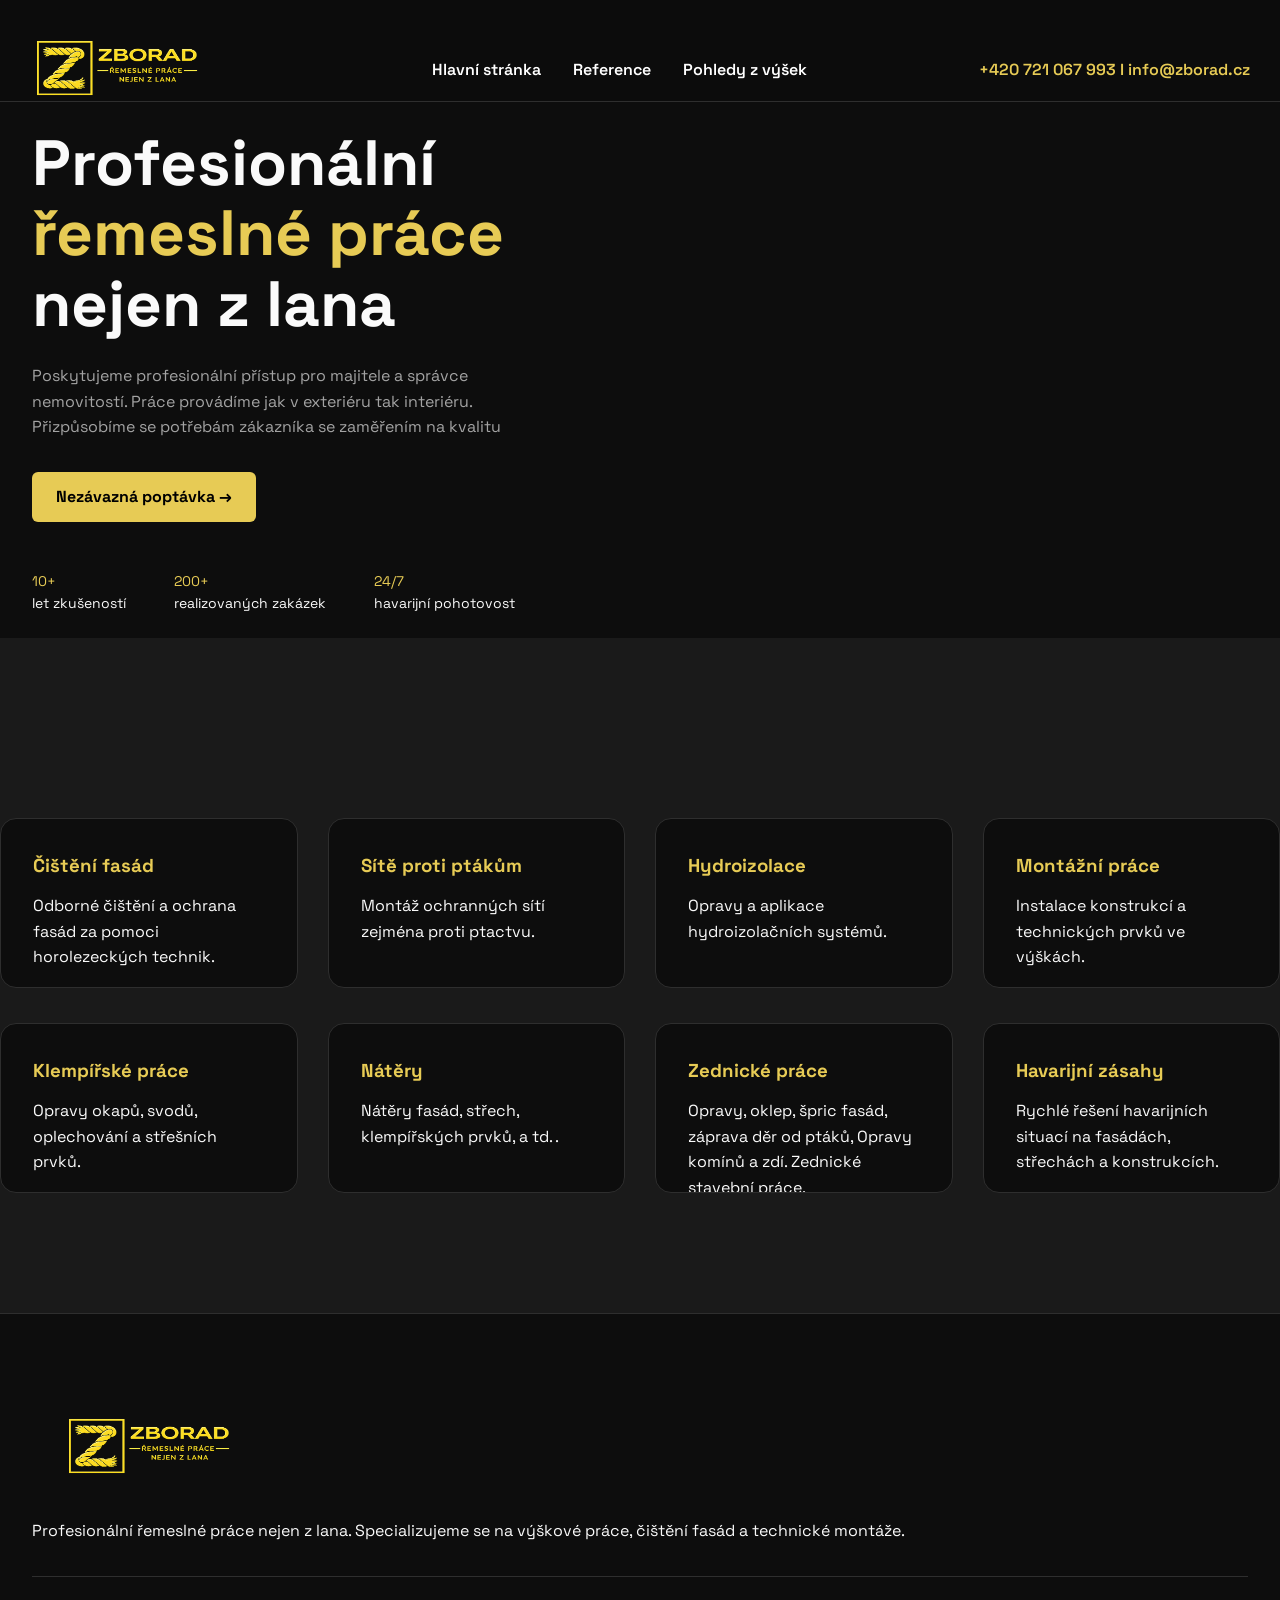
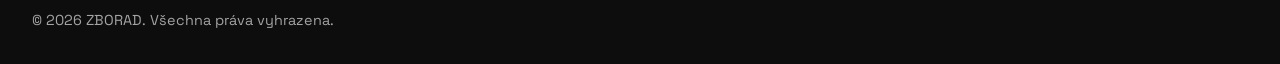
==== commit ec539247: "Update image source path in navigation" ====
--- a/index.html
+++ b/index.html
@@ -18,7 +18,7 @@
 <nav>
   <div class="nav-container">
     <a href="#" class="logo">
-  <img src="ZBORAD_02.png" alt="ZBORAD logo">
+  <img src="images/ZBORAD_02.png" alt="ZBORAD logo">
 </a>
 
     <ul class="nav-links">
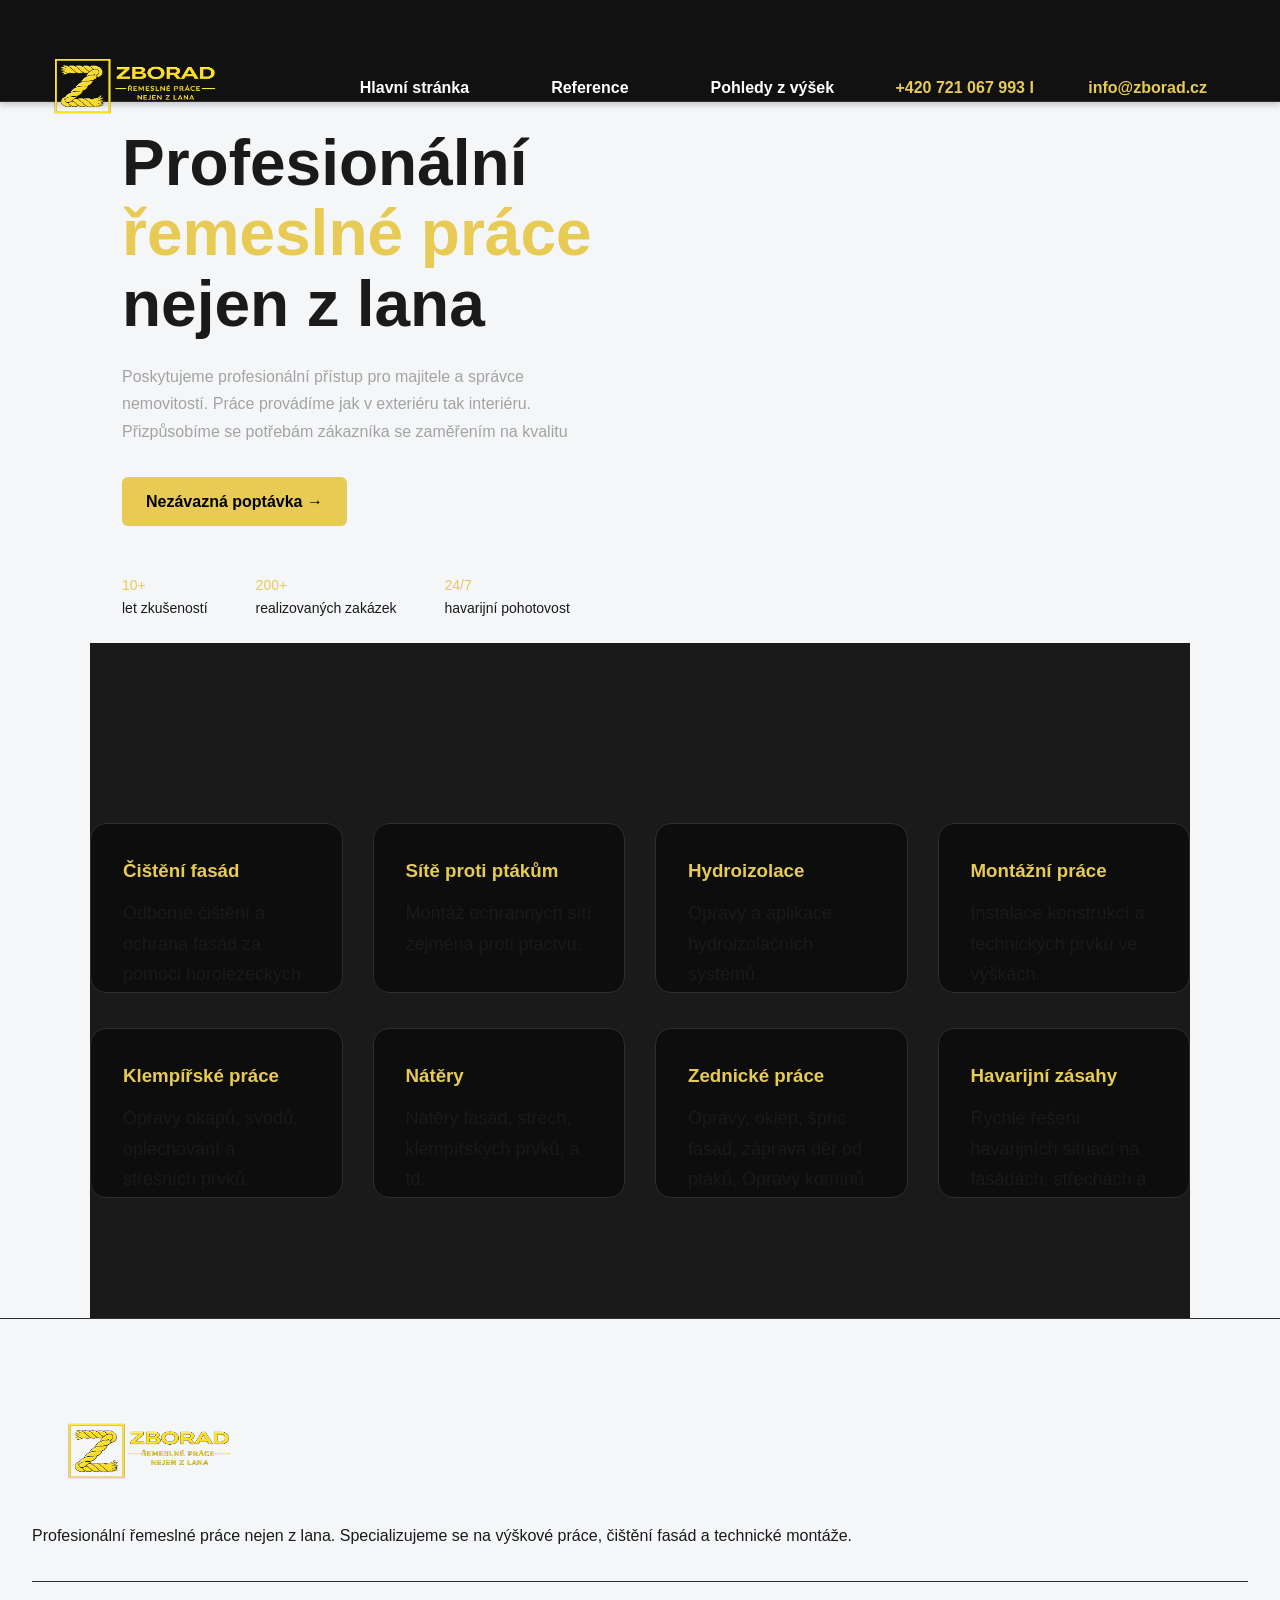
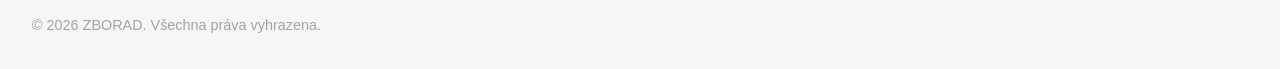
==== commit 3acc2a04: "Add link to style.css in index.html Added a link to the style.css stylesheet." ====
--- a/index.html
+++ b/index.html
@@ -10,6 +10,7 @@
   <link href="https://fonts.googleapis.com/css2?family=Space+Grotesk:wght@300;400;500;600;700&display=swap" rel="stylesheet">
 
   <link rel="stylesheet" href="templatemo-606-string-master.css">
+  <link rel="stylesheet" href="style.css">
 </head>
 
 <body>
@@ -210,7 +211,7 @@
 
     <div class="footer-brand">
       <div class="logo">
-  <img src="ZBORAD_02.png" alt="ZBORAD logo">
+  <img src="images/ZBORAD_02.png" alt="ZBORAD logo">
 </div>
       <p>
         Profesionální řemeslné práce nejen z lana.
--- a/style.css
+++ b/style.css
@@ -0,0 +1,84 @@
+body {
+    margin: 0;
+    font-family: "Segoe UI", Arial, sans-serif;
+    background: #f4f6f8;
+    color: #1a1a1a;
+}
+header {
+  display: flex;
+  justify-content: space-between;
+  align-items: center;
+  padding: 20px 40px;
+  background: white;
+}
+
+.logo {
+  font-size: 26px;
+  font-weight: bold;
+  letter-spacing: 1px;
+  color: #1c2b39;
+}
+
+header p {
+  margin: 0;
+  color: #666;
+}
+nav {
+    background: #111;
+    padding: 18px;
+    text-align: center;
+    box-shadow: 0 3px 6px rgba(0,0,0,0.2);
+}
+
+nav a {
+    color: white;
+    margin: 0 25px;
+    text-decoration: none;
+    font-weight: 600;
+    font-size: 15px;
+}
+
+nav a:hover {
+    color: #d62828;
+}
+
+section {
+    max-width: 1100px;
+    margin: auto;
+    padding: 70px 20px;
+}
+
+h2 {
+    font-size: 34px;
+    margin-bottom: 25px;
+}
+
+section p {
+    font-size: 18px;
+    line-height: 1.7;
+}
+
+ul {
+    line-height: 2;
+    padding-left: 20px;
+}
+.tagline {
+  font-size: 14px;
+  color: #666;
+  margin-top: 4px;
+}
+
+.header-contact {
+  text-align: right;
+  font-size: 14px;
+}
+
+.header-contact a {
+  color: #1c2b39;
+  text-decoration: none;
+  font-weight: 600;
+}
+
+.header-contact a:hover {
+  color: #d62828;
+}
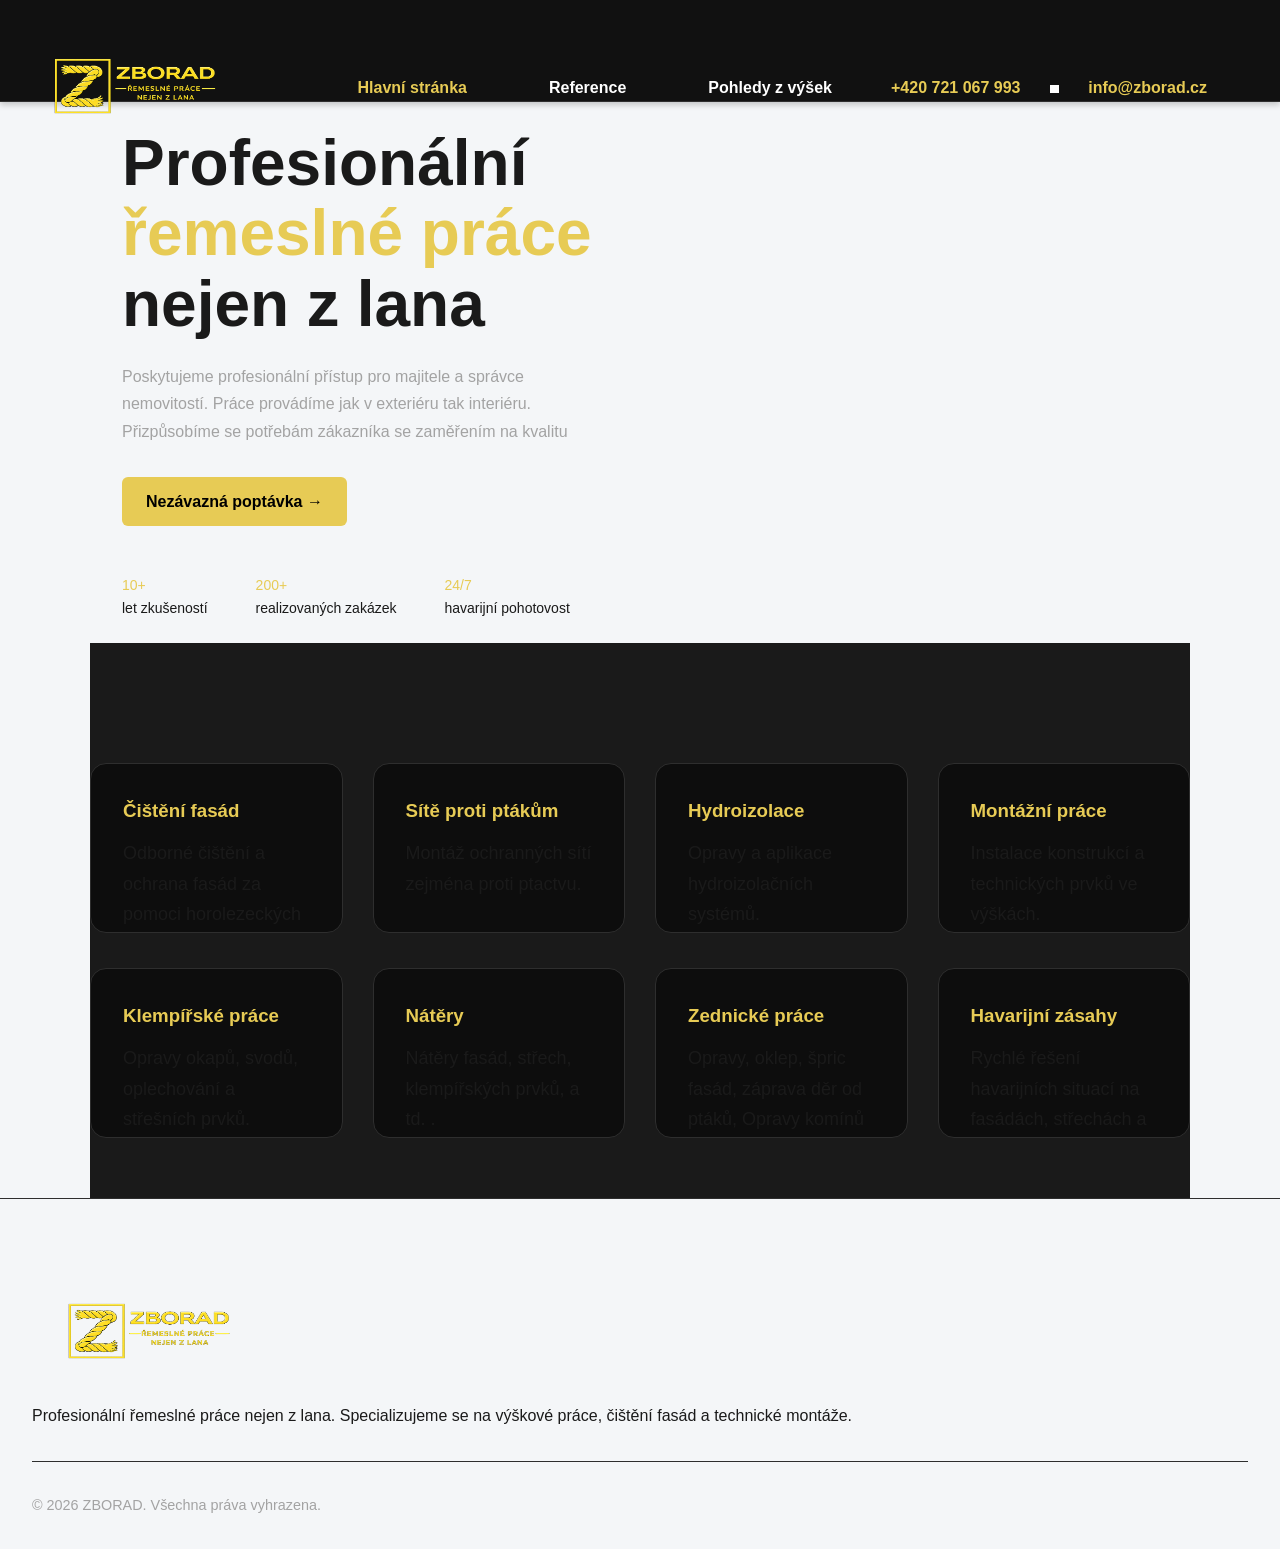
==== commit 4e659377: "Apply local edits and resolve merge conflicts" ====
--- a/index.html
+++ b/index.html
@@ -23,13 +23,14 @@
 </a>
 
     <ul class="nav-links">
-      <li><a href="index.html">Hlavní stránka</a></li>
+      <li><a href="index.html" style="color: var(--accent);">Hlavní stránka</a></li>
       <li><a href="reference.html">Reference</a></li>
       <li><a href="#kontakt">Pohledy z výšek</a></li>
     </ul>
 
     <div class="nav-contact">
-      <a href="tel:+420721067993">+420 721 067 993  I</a>
+      <a href="tel:+420721067993">+420 721 067 993</a>
+      <span></span>
       <a href="mailto:info@zborad.cz">info@zborad.cz</a>
     </div>
   </div>
--- a/templatemo-606-string-master.css
+++ b/templatemo-606-string-master.css
@@ -79,7 +79,7 @@
 .nav-contact {
   justify-self: end;
   margin-right: 30px;
-  gap: 40px;
+  gap: 100px;
 }
 
 .nav-contact a {
@@ -87,6 +87,14 @@
   text-decoration: none;
   font-weight: 600;
   font-size: clamp(16px, 1vw, 32px);
+}
+
+.nav-contact > span {
+  display: inline-block;
+  width: 1ch;
+  height: 1ch;
+  background: white;
+  vertical-align: middle;
 }
 
 /* ===== HERO ===== */
@@ -160,7 +168,7 @@
 /* ===== SLUŽBY ===== */
 
 .features {
-  padding: 120px 0;
+  padding: 60px 0;
     background: var(--bg-card);
   display: flex;
   flex-direction: column;
@@ -457,7 +465,7 @@
 .nav-contact {
   justify-self: end;
   margin-right: 30px;
-  gap: 40px;
+  gap: 100px;
 }
 
 .nav-contact a {
@@ -465,6 +473,14 @@
   text-decoration: none;
   font-weight: 600;
   font-size: clamp(16px, 1vw, 32px);
+}
+
+.nav-contact > span {
+  display: inline-block;
+  width: 1ch;
+  height: 1ch;
+  background: white;
+  vertical-align: middle;
 }
 
 /* ===== HERO ===== */
@@ -538,7 +554,7 @@
 /* ===== SLUŽBY ===== */
 
 .features {
-  padding: 120px 0;
+  padding: 60px 0;
     background: var(--bg-card);
   display: flex;
   flex-direction: column;
@@ -754,3 +770,4 @@
   }
 }
 
+
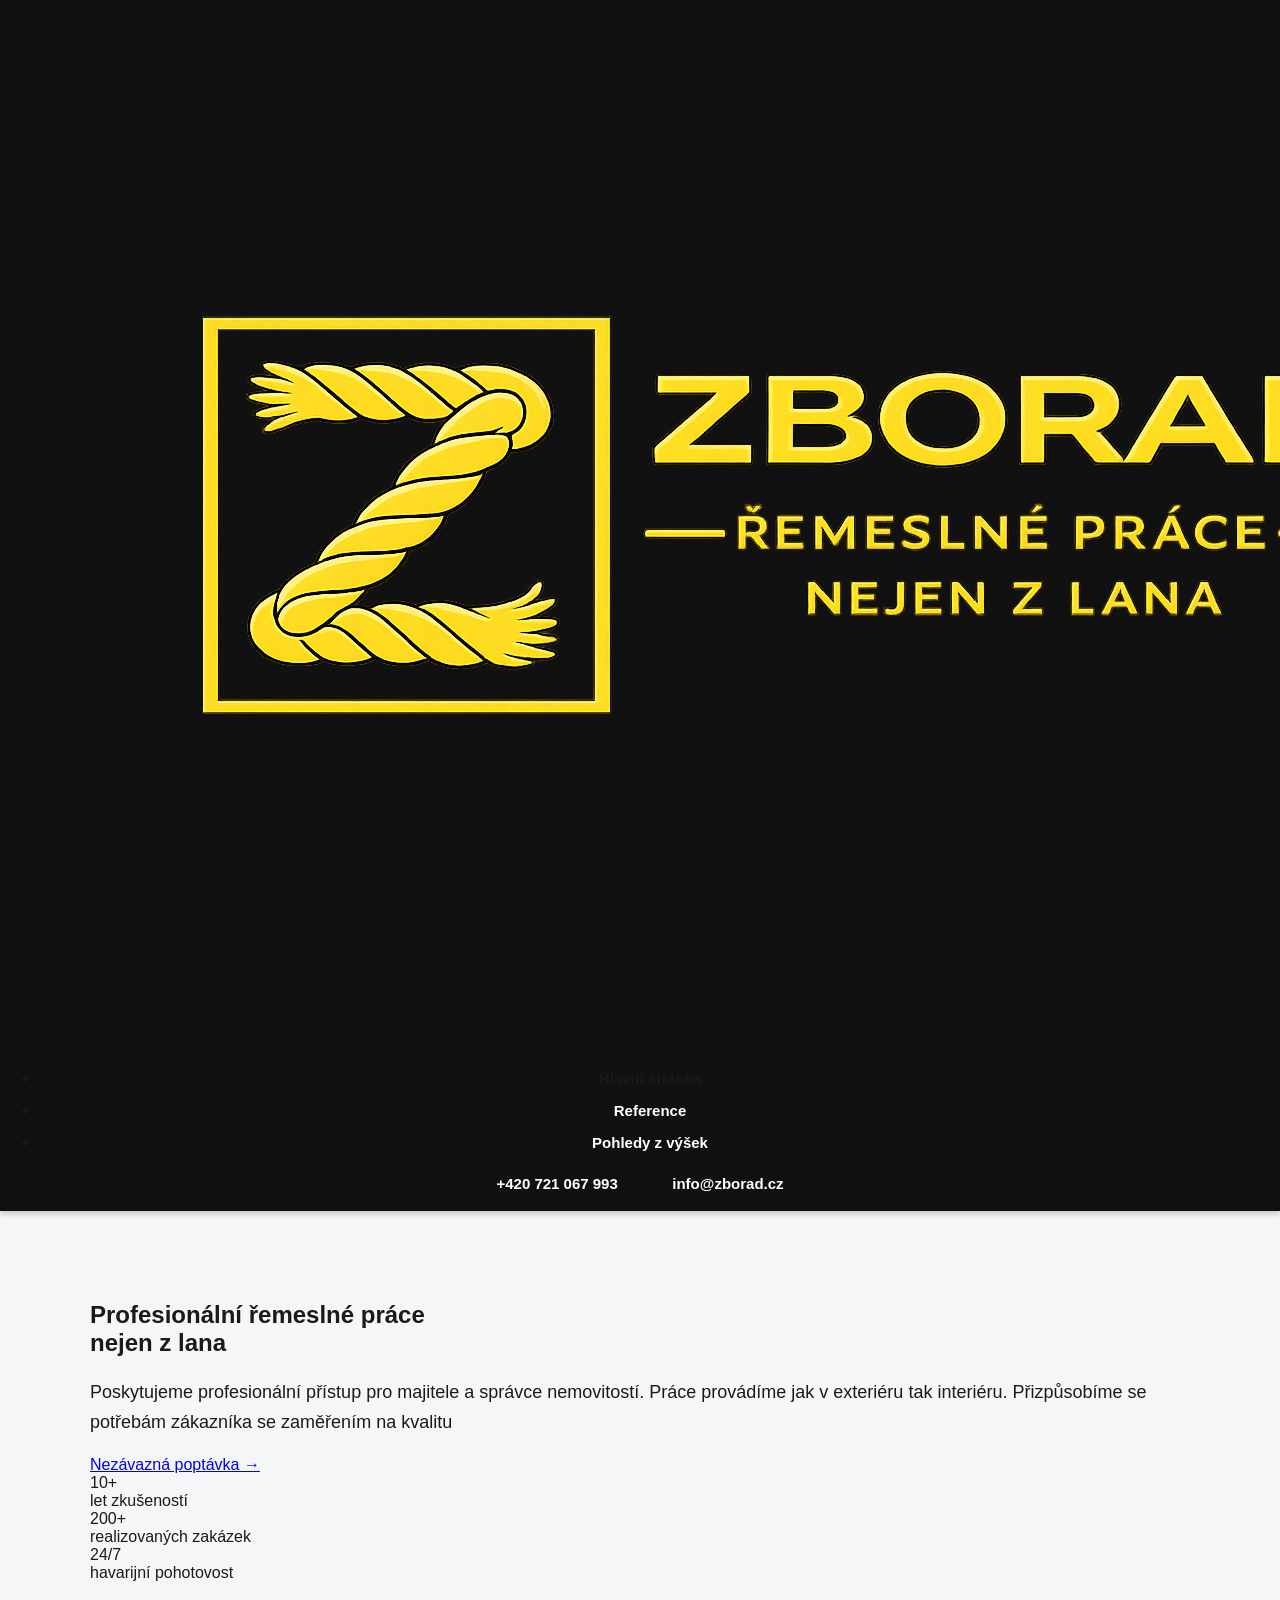
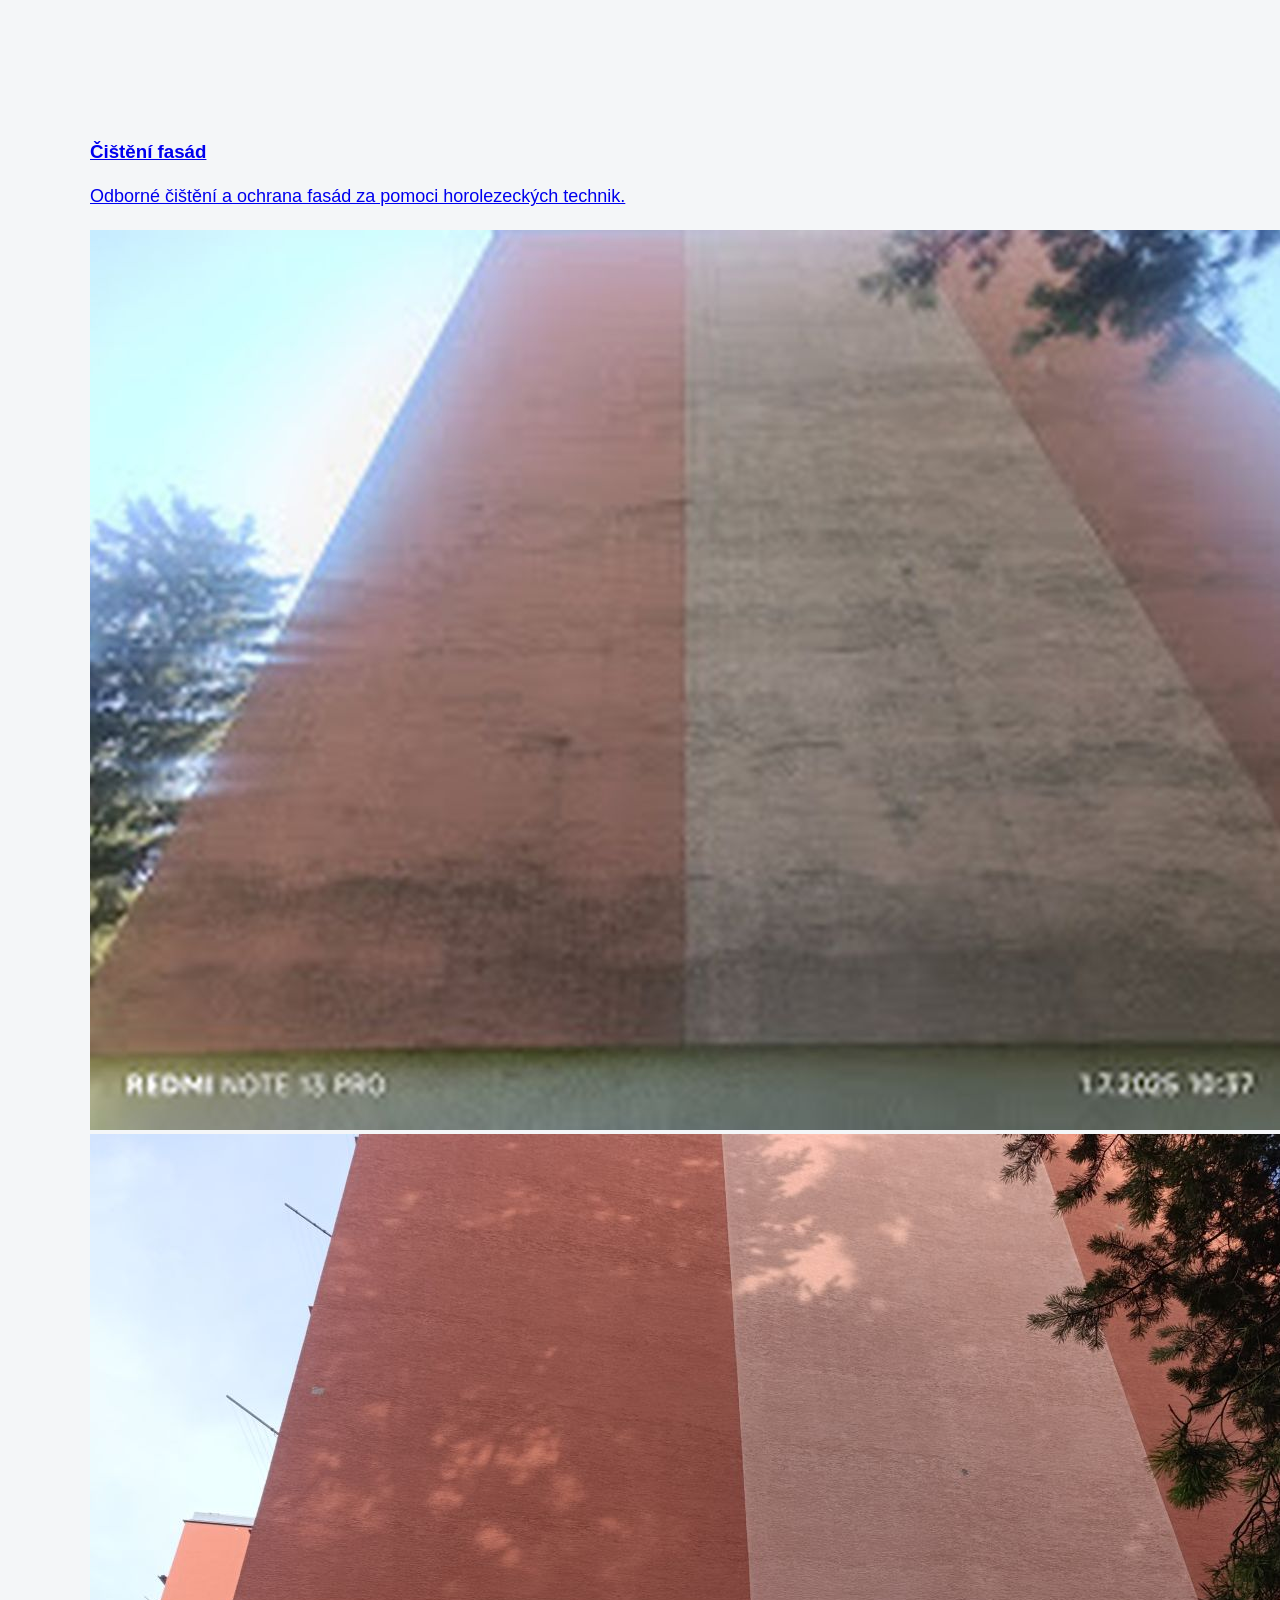
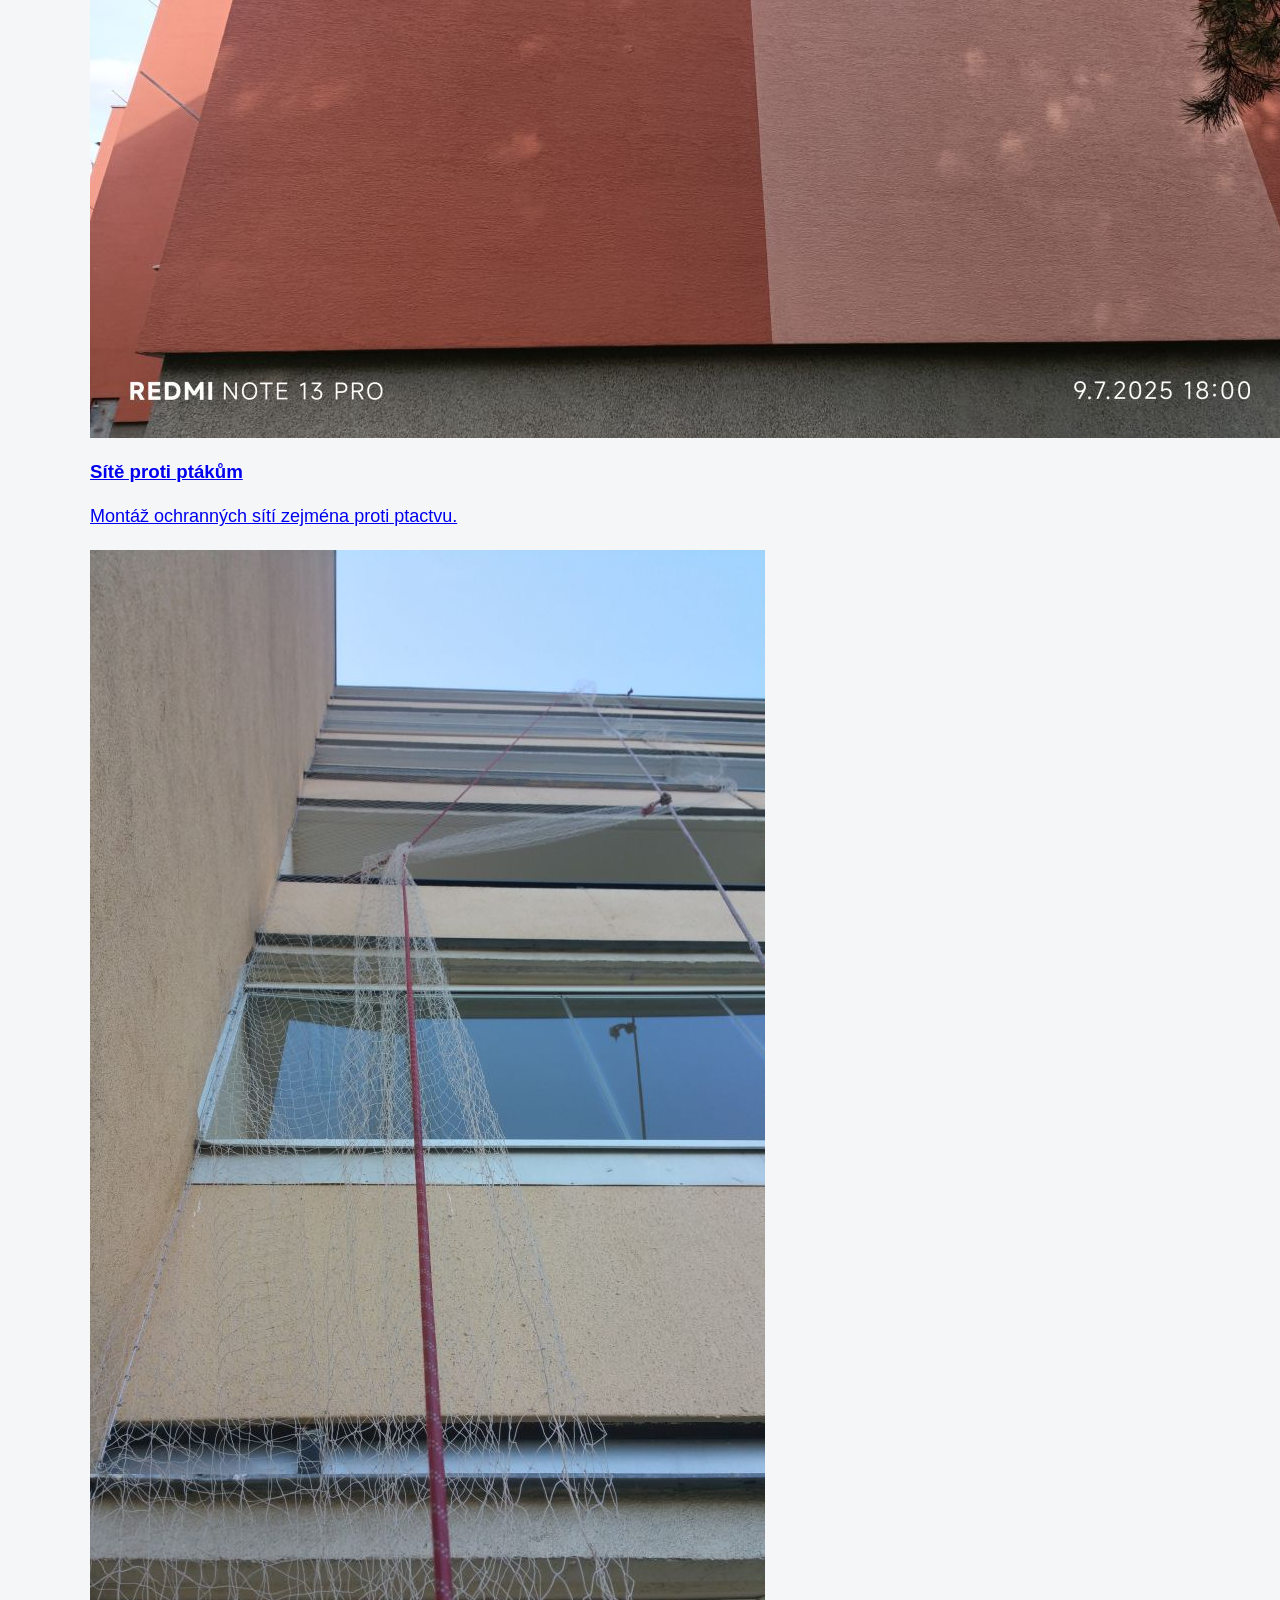
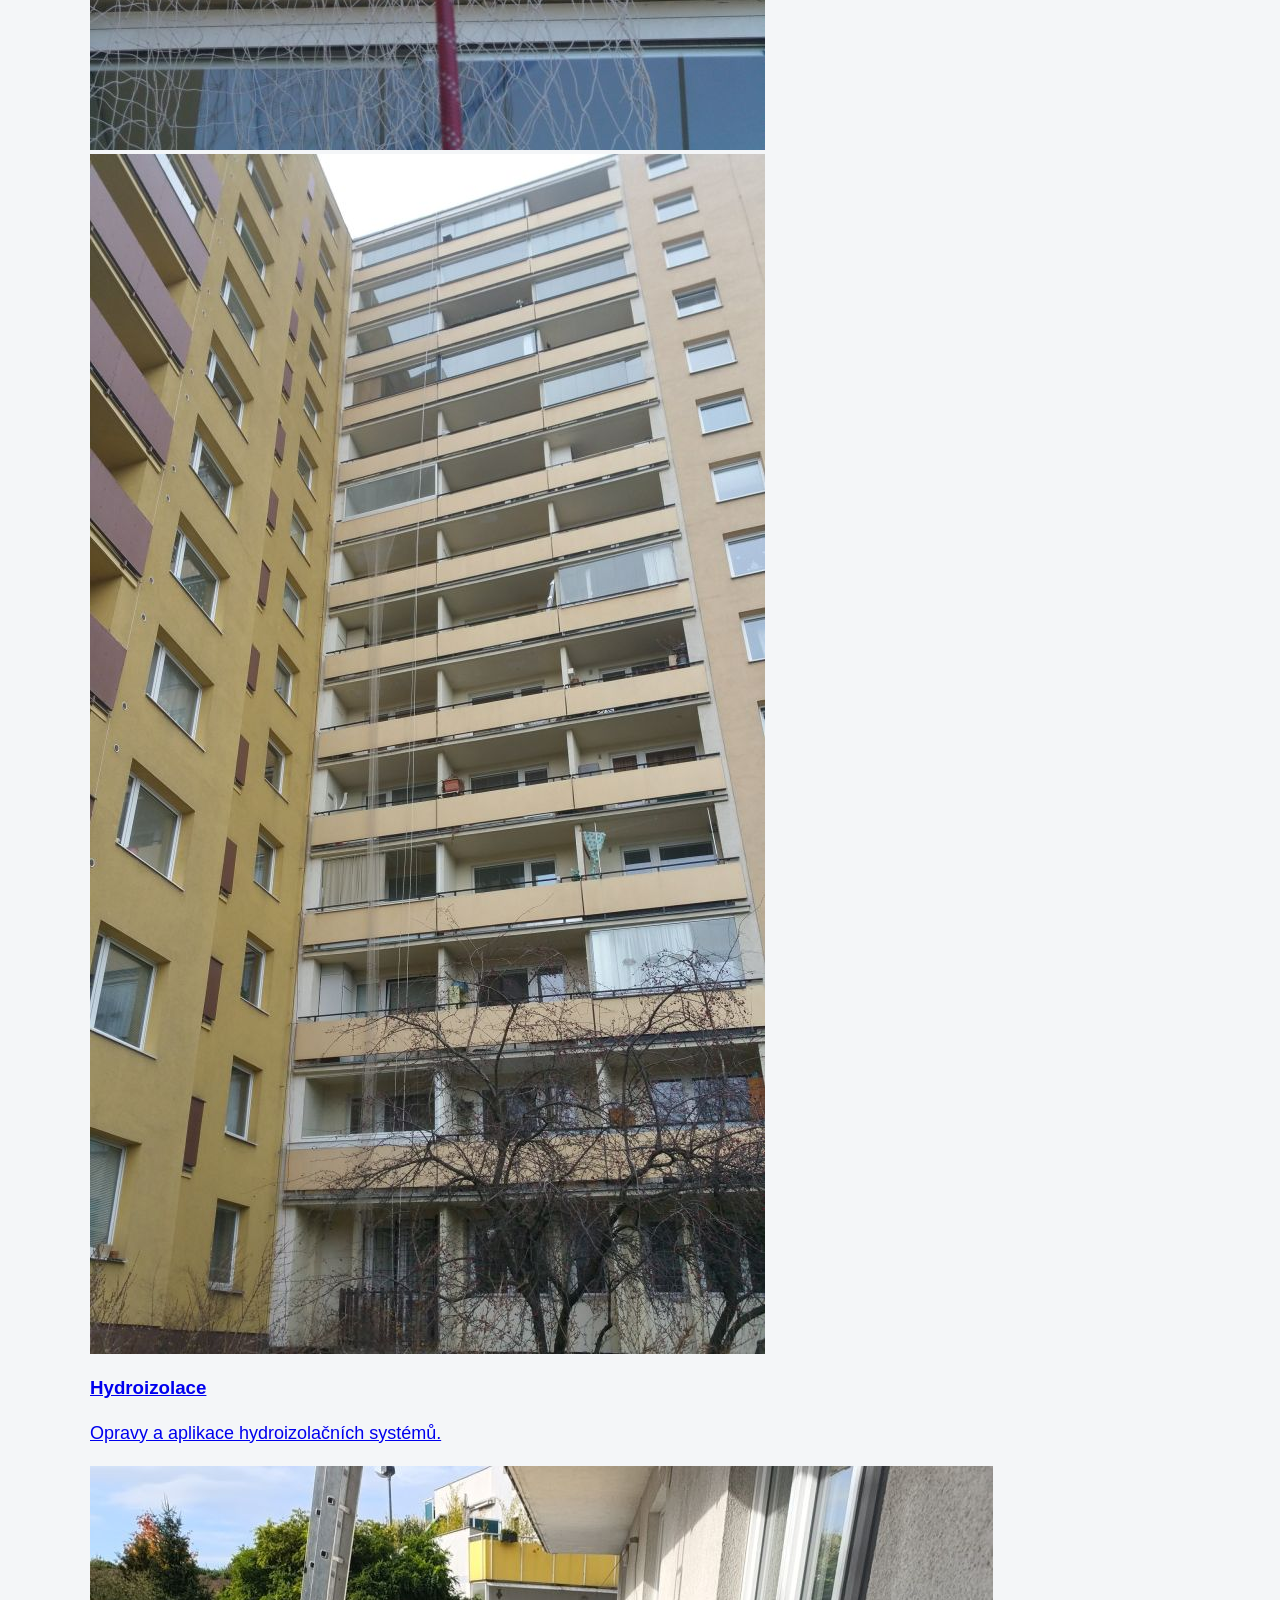
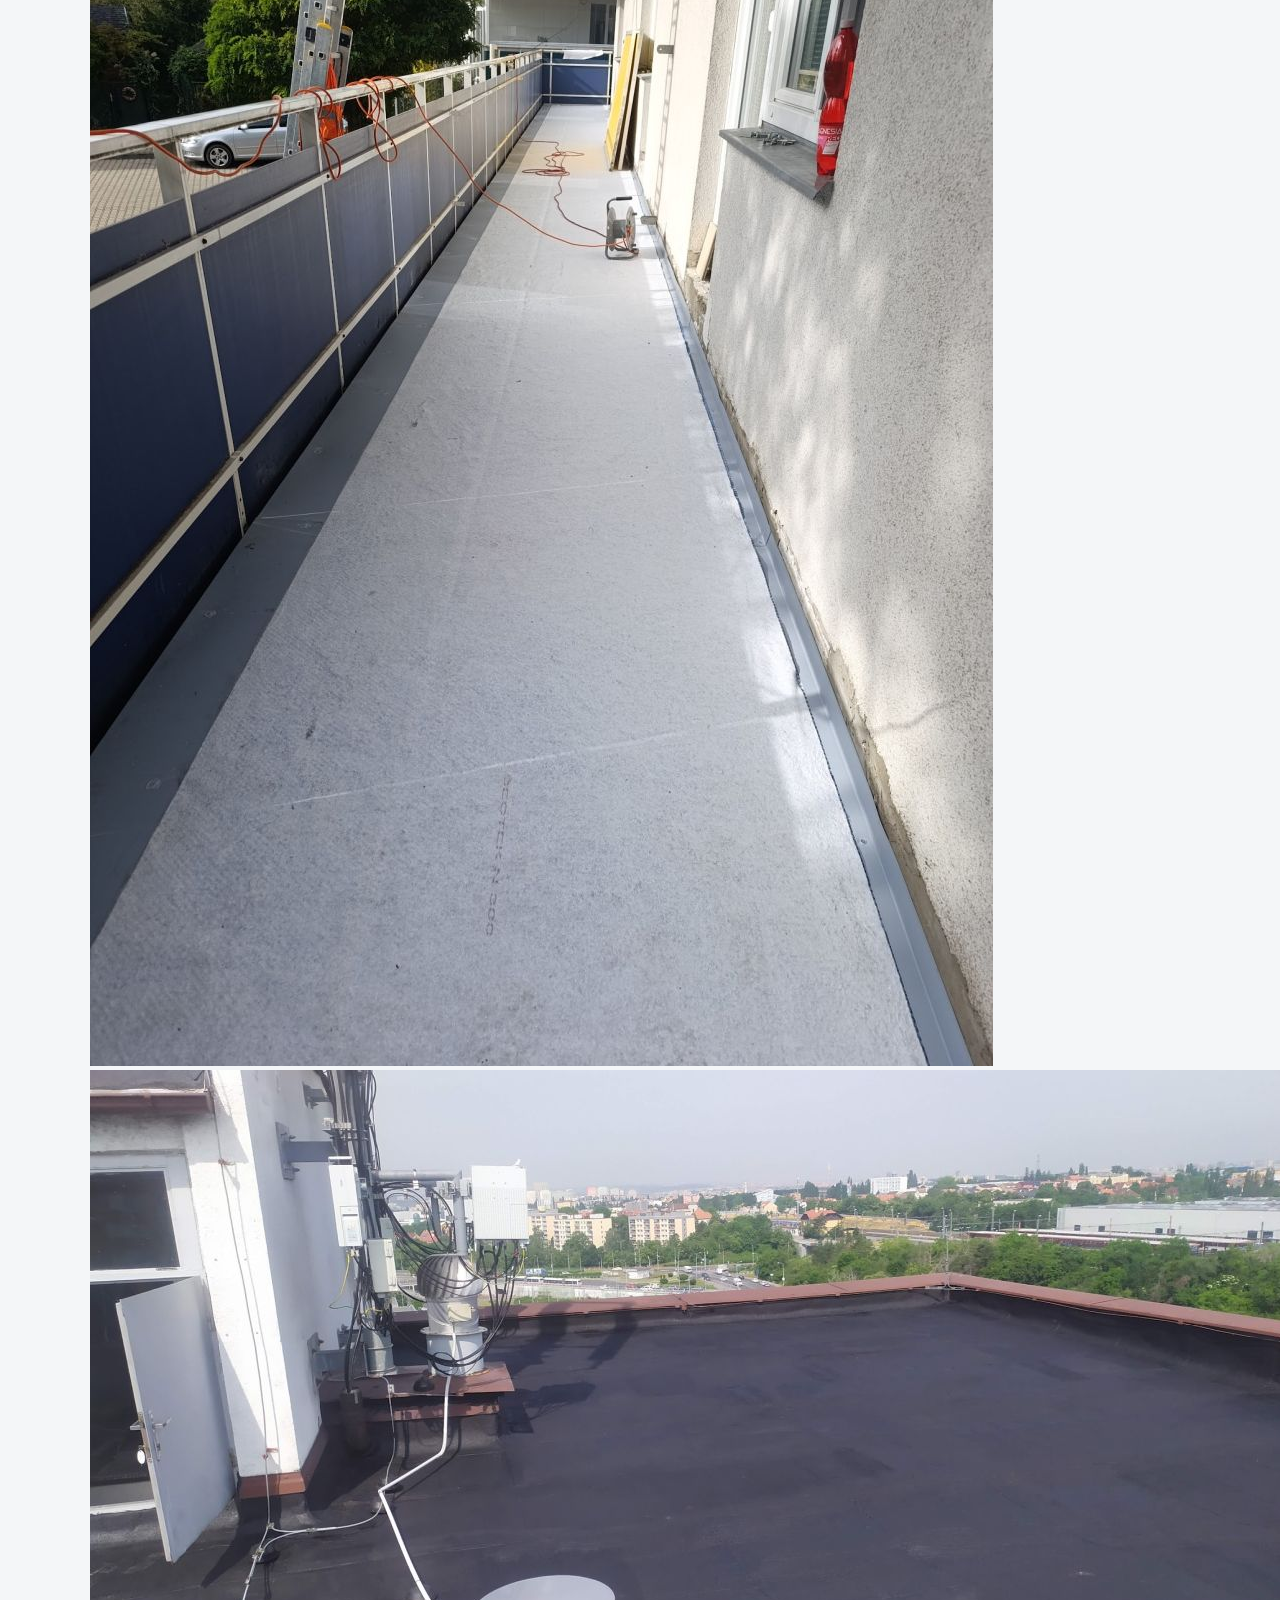
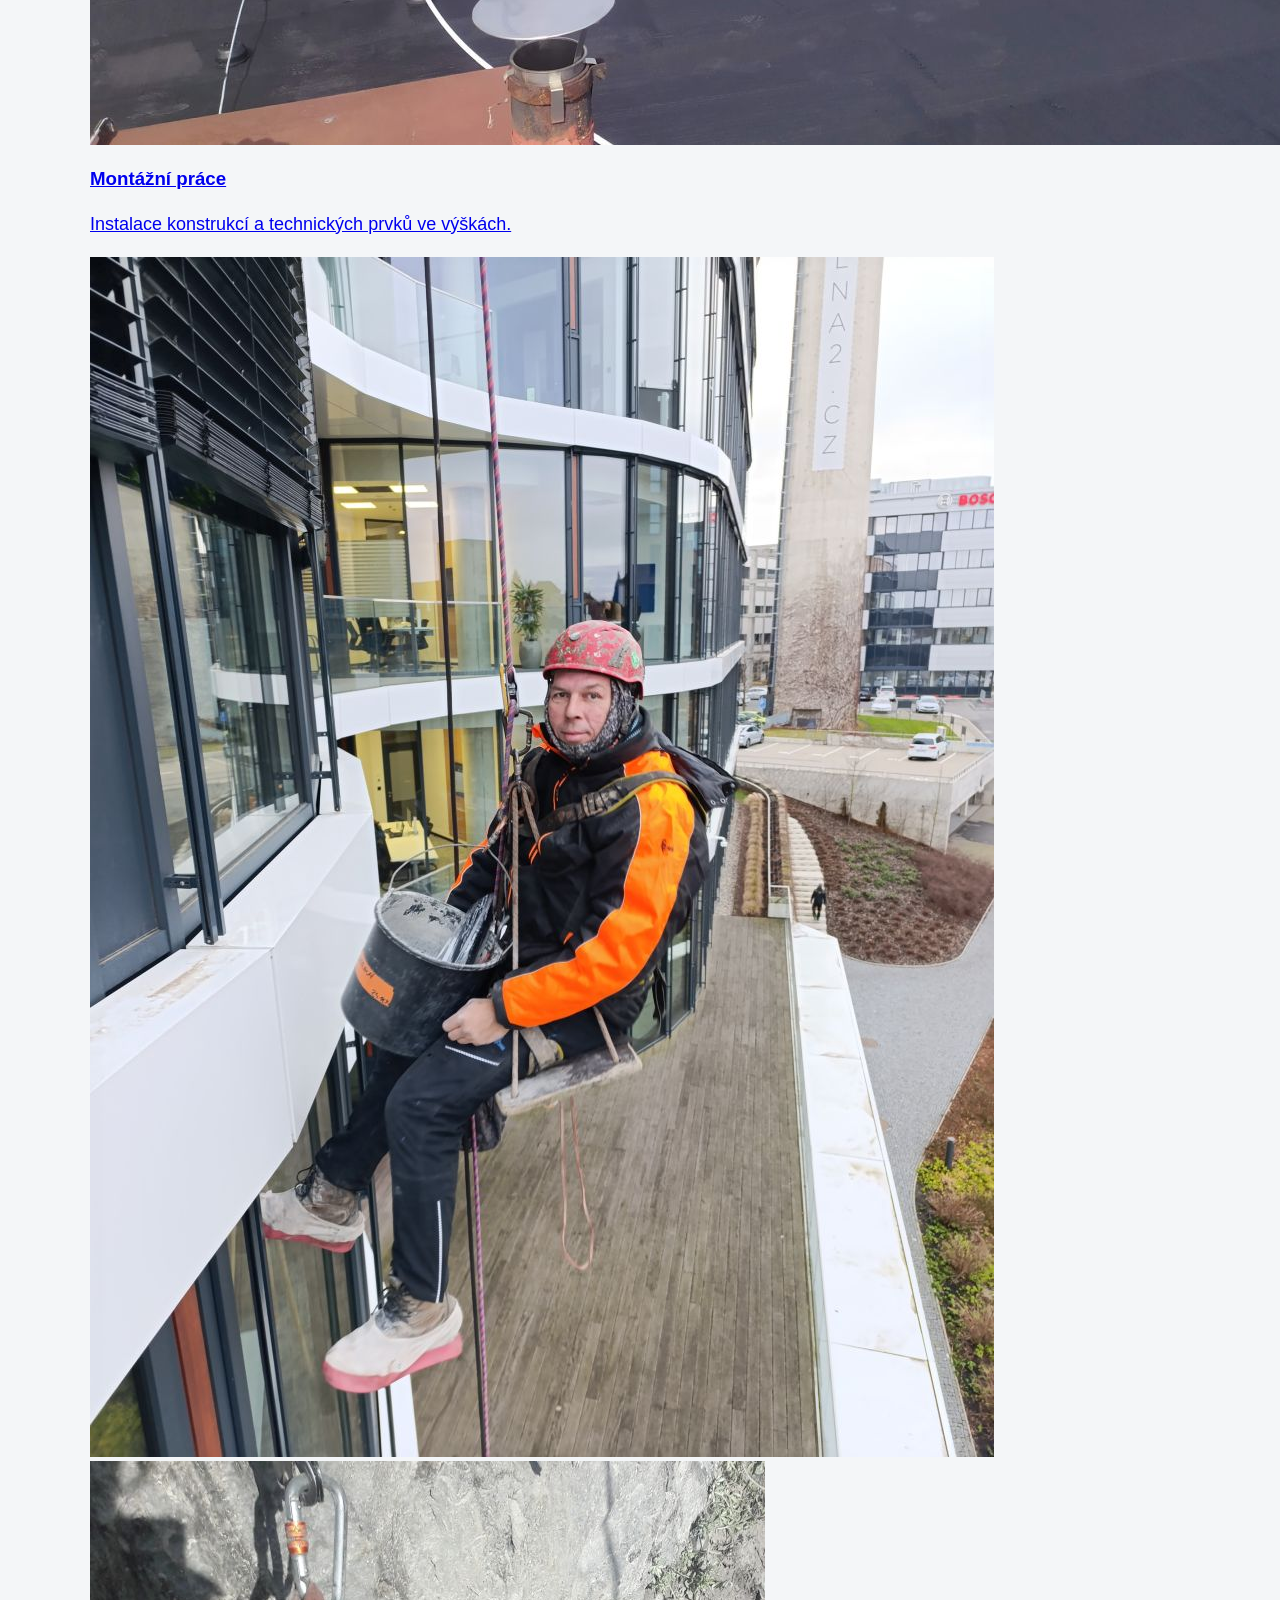
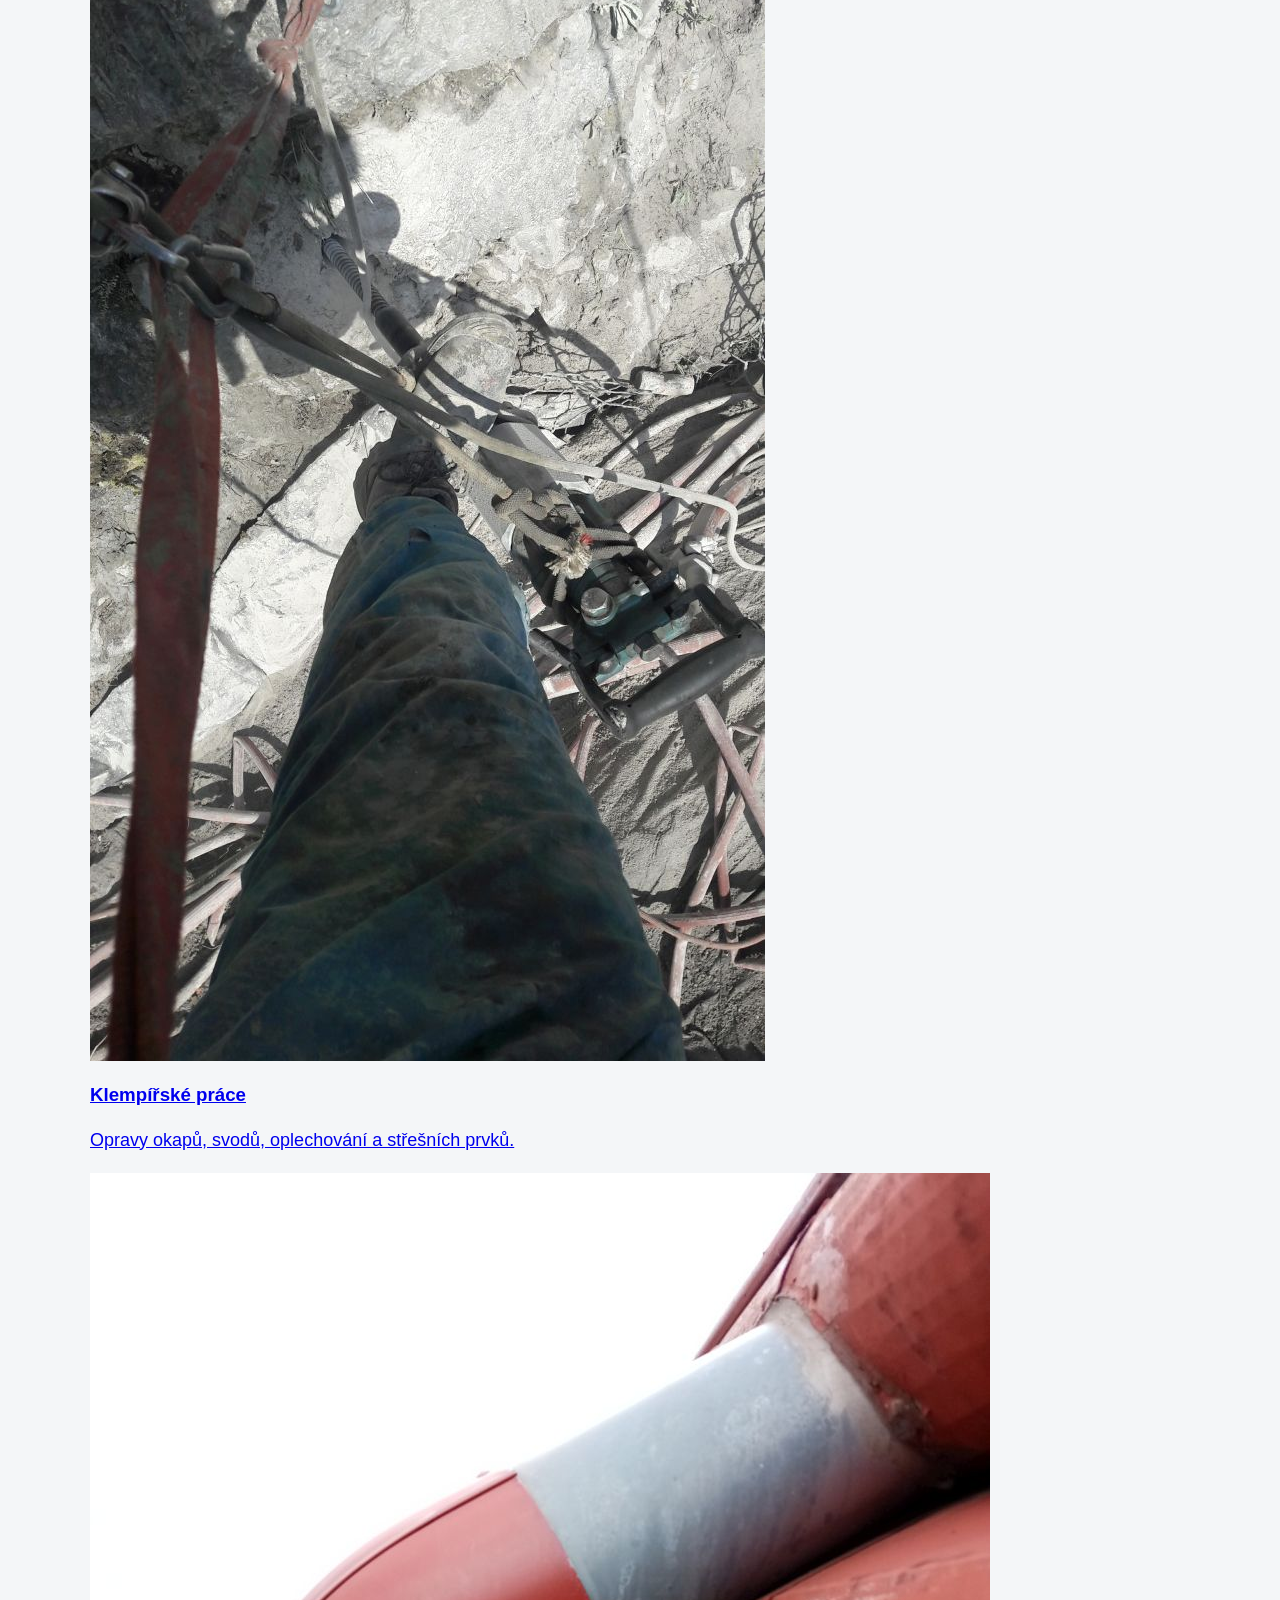
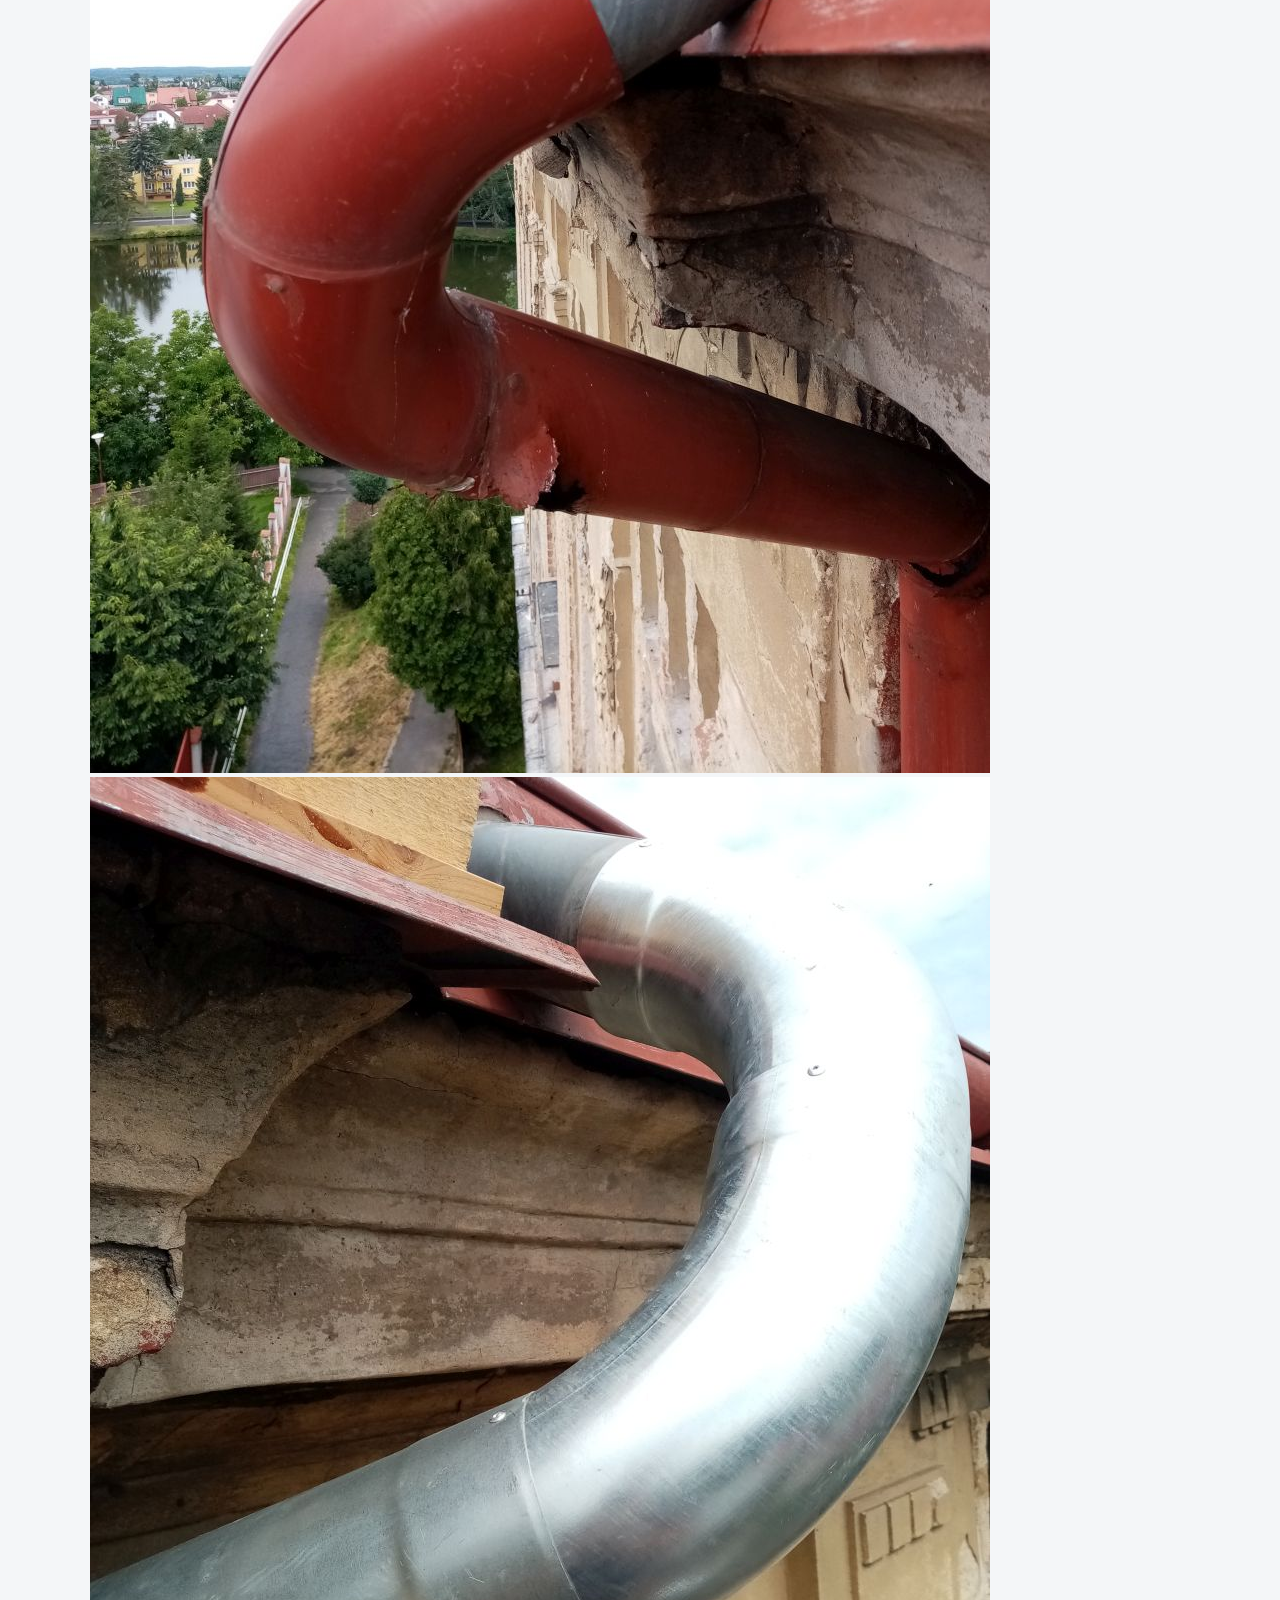
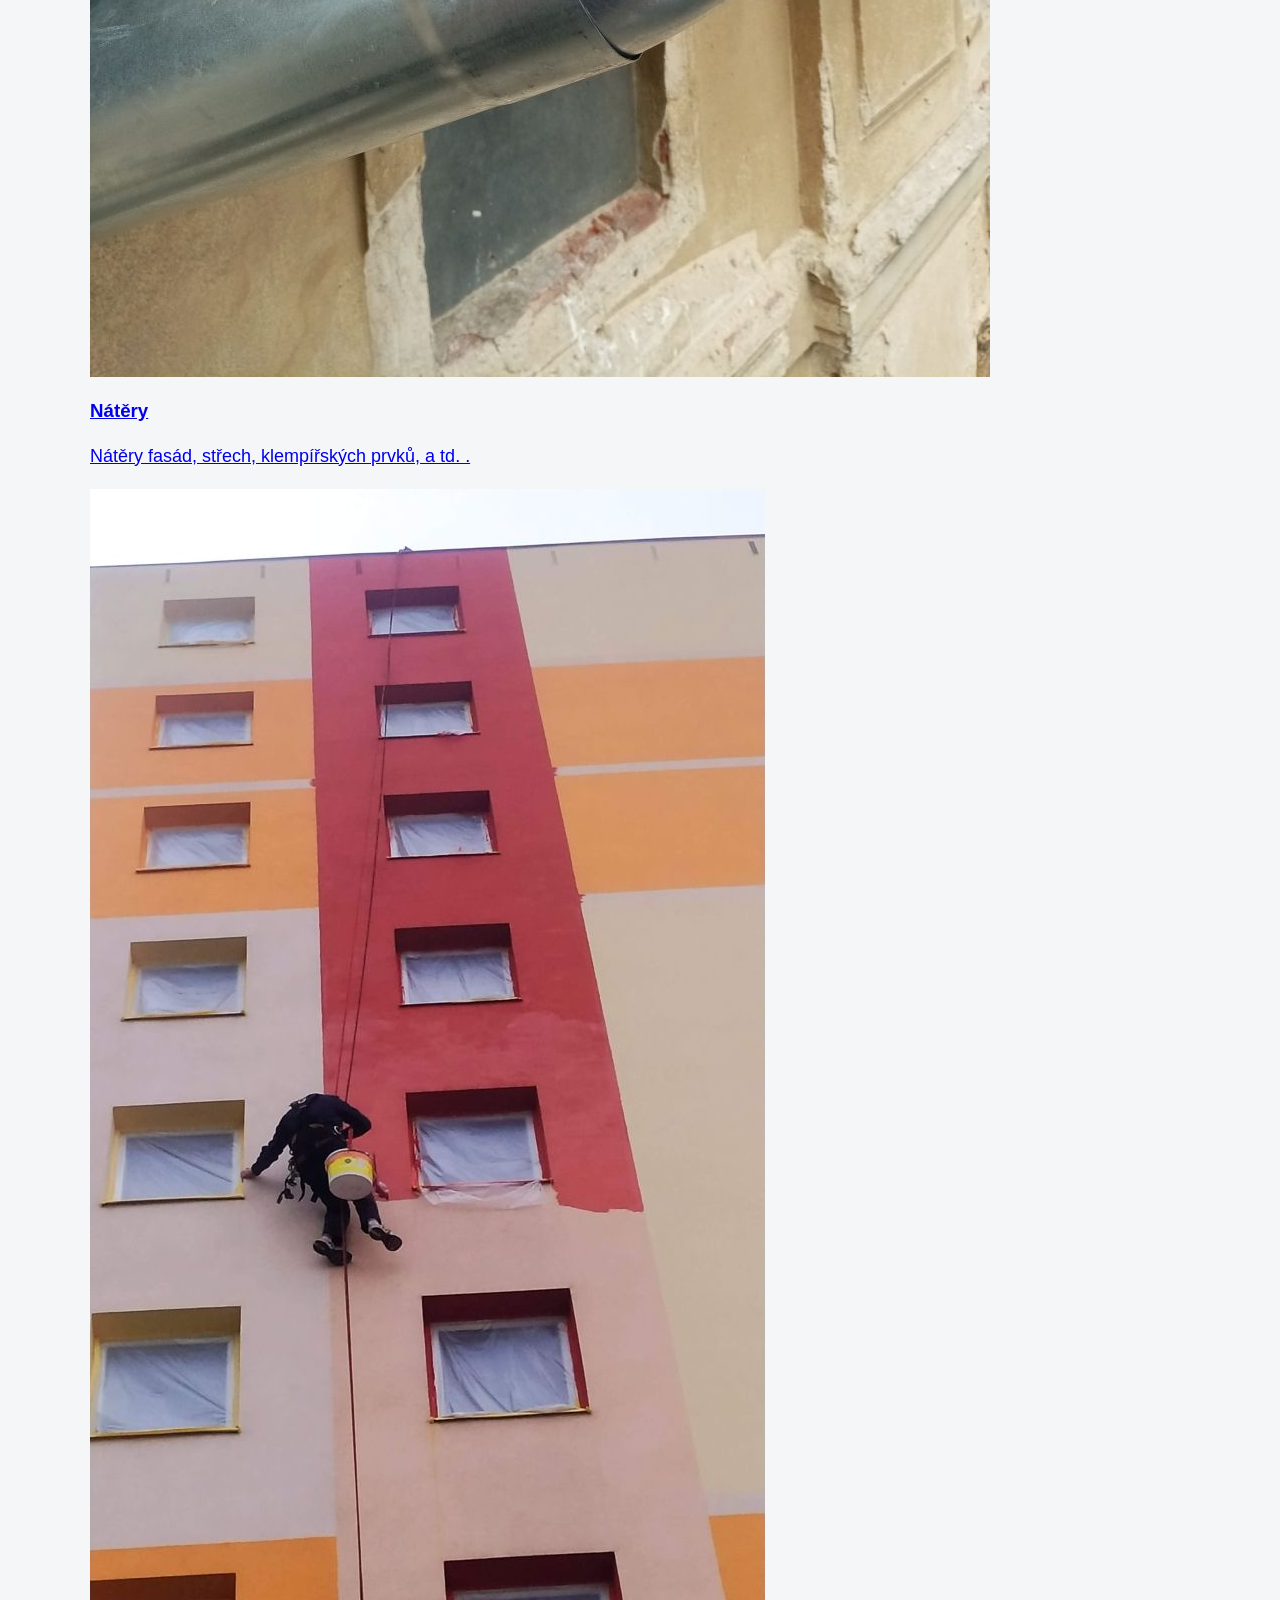
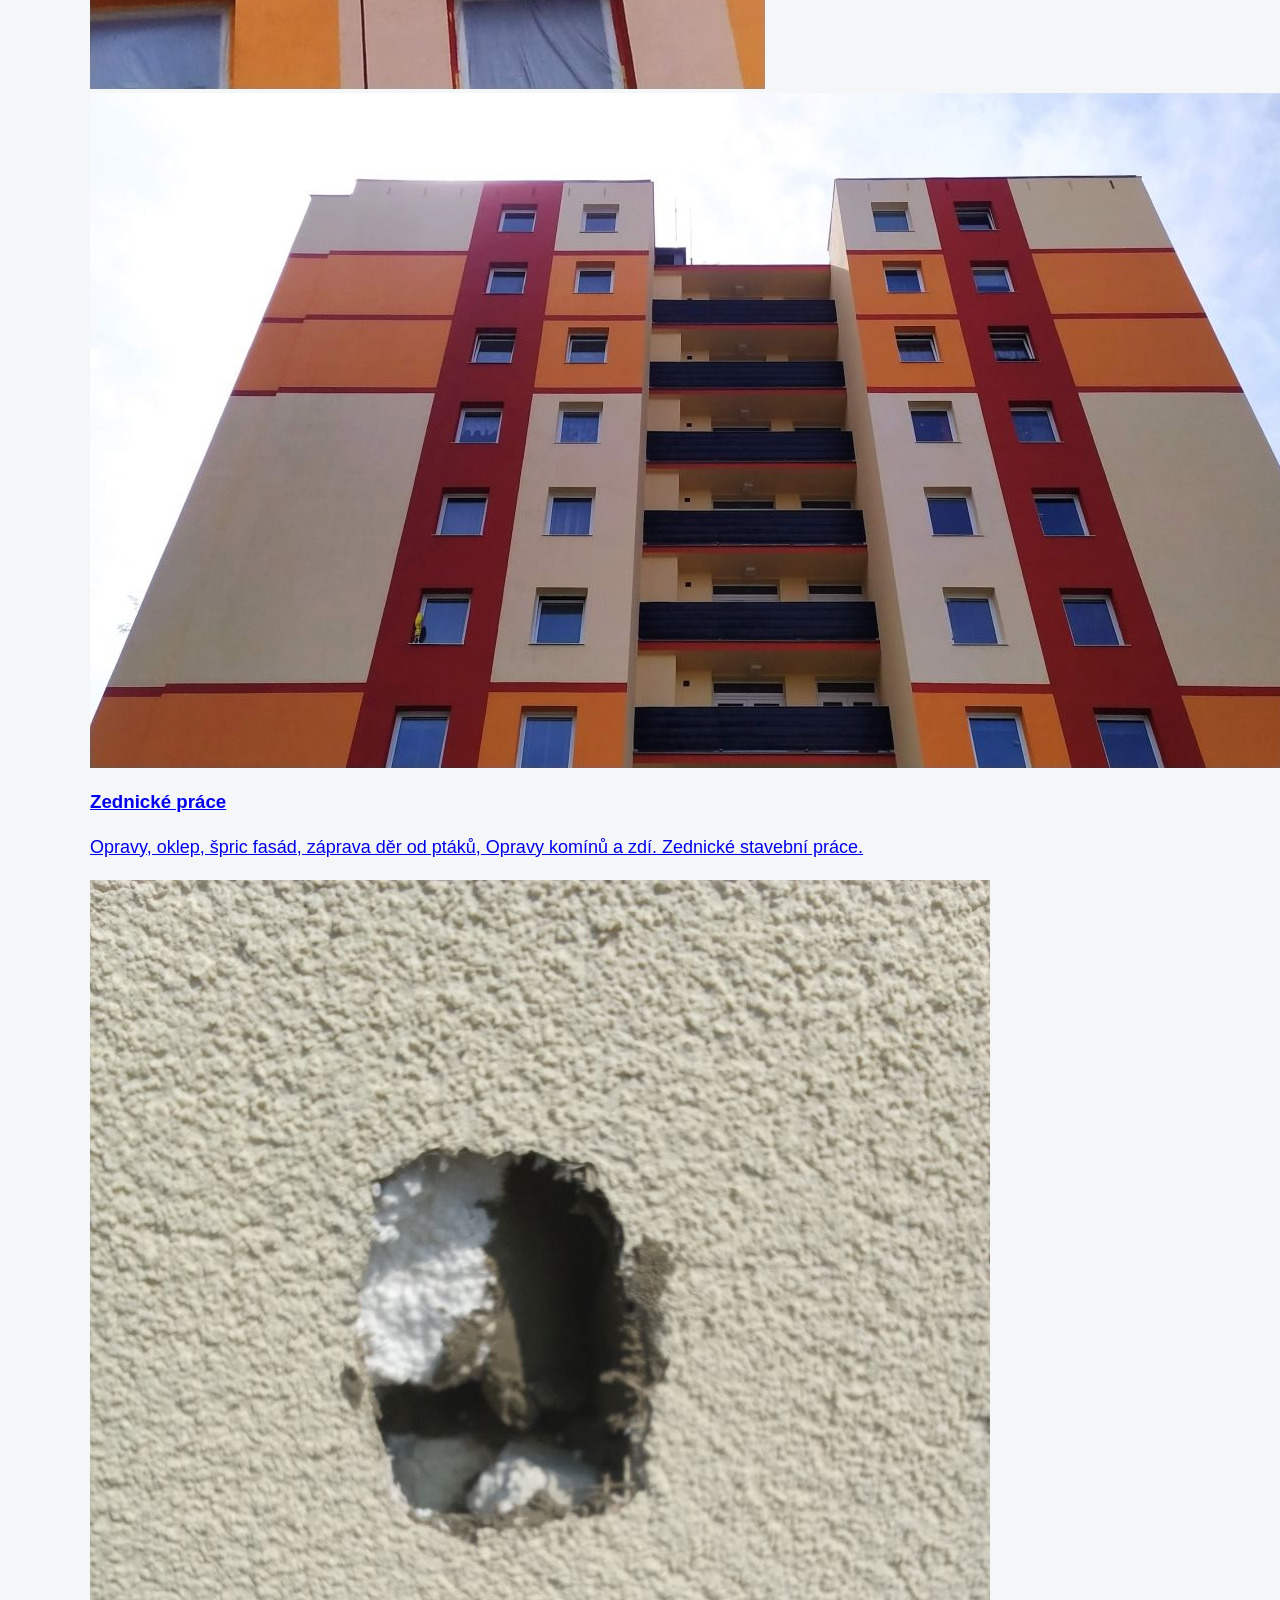
==== commit aa70b126: "temporary save" ====
--- a/index.html
+++ b/index.html
@@ -9,7 +9,7 @@
   <link rel="preconnect" href="https://fonts.gstatic.com" crossorigin>
   <link href="https://fonts.googleapis.com/css2?family=Space+Grotesk:wght@300;400;500;600;700&display=swap" rel="stylesheet">
 
-  <link rel="stylesheet" href="templatemo-606-string-master.css">
+  <!-- removed template CSS to restore original look -->
   <link rel="stylesheet" href="style.css">
 </head>
 
